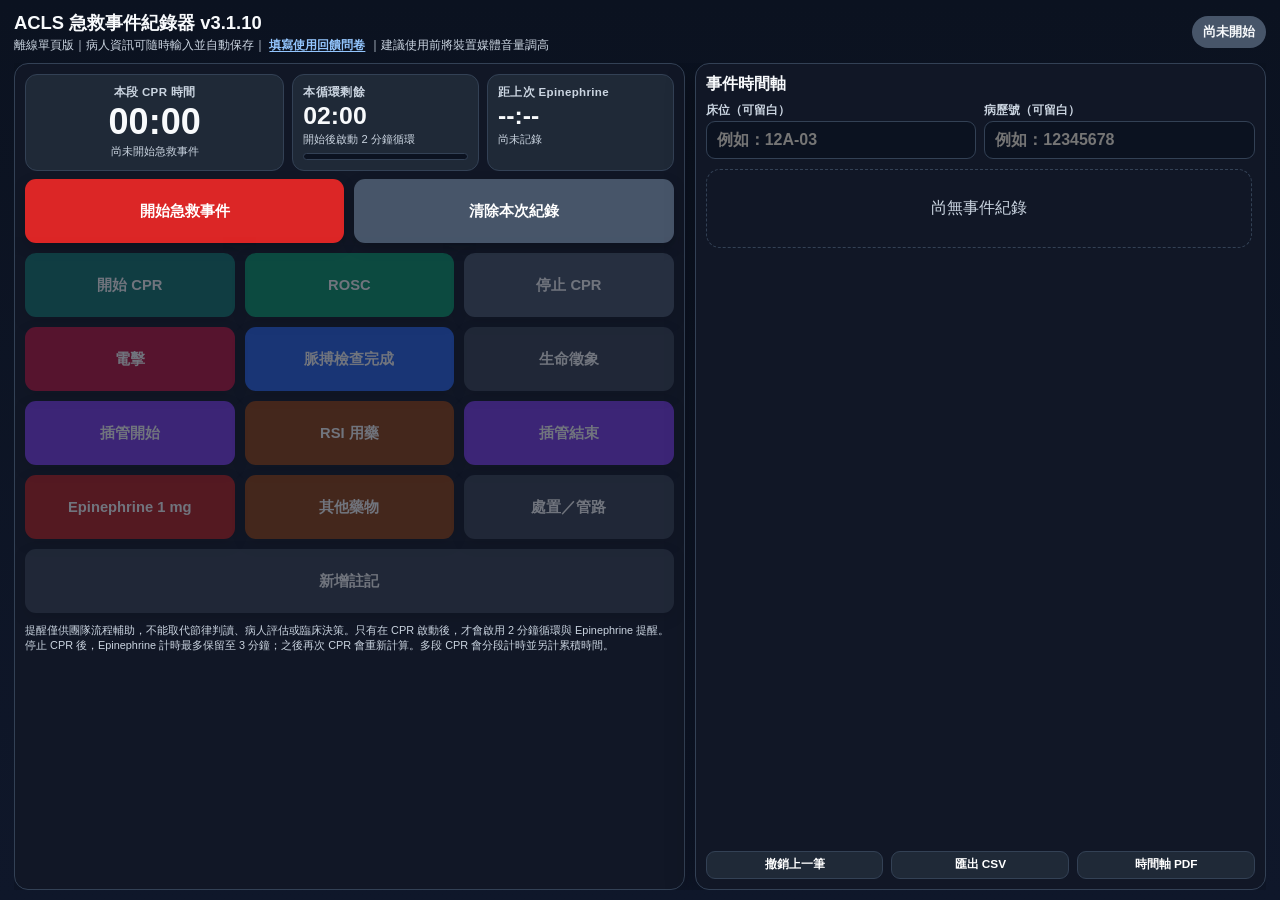
==== acls-recorder/index.html @ 97237757 "Update index.html 針對手機版本優化 3.1.8 減少手機畫面的跳動 3.1.9 固定timer的畫面 3.1.10 手機可以看到急救紀錄" ====
<!DOCTYPE html>
<html lang="zh-Hant">
<head>
  <meta charset="UTF-8" />
  <meta name="viewport" content="width=device-width, initial-scale=1, viewport-fit=cover" />
  <meta name="theme-color" content="#111827" />
  <title>ACLS 急救事件紀錄器 v3.1.10</title>
  <style>
    :root{
      --bg:#0f172a;
      --panel:#111827;
      --panel2:#1f2937;
      --text:#f8fafc;
      --muted:#cbd5e1;
      --line:#334155;
      --danger:#dc2626;
      --warn:#d97706;
      --ok:#059669;
      --blue:#2563eb;
      --purple:#7c3aed;
      --gray:#475569;
      --white:#ffffff;
      --shadow:0 10px 30px rgba(0,0,0,.25);
    }
    *{box-sizing:border-box}
    body{
      margin:0;
      font-family:-apple-system,BlinkMacSystemFont,"Segoe UI","Noto Sans TC","PingFang TC",sans-serif;
      background:linear-gradient(180deg,#0b1220 0%,var(--bg) 100%);
      color:var(--text);
      min-height:100vh;
    }
    button,input,select,textarea{font:inherit}
    button{touch-action:manipulation}
    .app{
      width:min(1100px,100%);
      margin:auto;
      padding:14px;
      padding-bottom:calc(22px + env(safe-area-inset-bottom));
    }
    .header{
      display:flex;
      justify-content:space-between;
      gap:12px;
      align-items:flex-start;
      margin-bottom:12px;
    }
    h1{font-size:1.35rem;margin:0 0 4px}
    .subtitle{font-size:.86rem;color:var(--muted);line-height:1.45}
    .status-pill{
      border-radius:999px;
      padding:7px 11px;
      font-weight:800;
      font-size:.82rem;
      background:var(--gray);
      white-space:nowrap;
    }
    .status-pill.active{background:var(--danger)}
    .status-pill.rosc{background:var(--ok)}
    .grid{
      display:grid;
      grid-template-columns:1.05fr .95fr;
      gap:12px;
    }
    .panel{
      background:rgba(17,24,39,.94);
      border:1px solid var(--line);
      border-radius:18px;
      padding:14px;
      box-shadow:var(--shadow);
    }
    .timer-card{
      display:grid;
      grid-template-columns:1fr 1fr;
      gap:10px;
      margin-bottom:12px;
    }
    .metric{
      background:var(--panel2);
      border:1px solid var(--line);
      border-radius:15px;
      padding:14px;
      min-height:112px;
    }
    .metric.primary{
      grid-column:1/-1;
      text-align:center;
      min-height:142px;
    }
    .metric-label{
      color:var(--muted);
      font-size:.82rem;
      margin-bottom:6px;
      font-weight:700;
      letter-spacing:.03em;
    }
    .metric-value{
      font-size:2rem;
      font-weight:900;
      font-variant-numeric:tabular-nums;
      line-height:1;
    }
    .metric.primary .metric-value{font-size:3.4rem}
    .metric-note{
      margin-top:7px;
      color:var(--muted);
      font-size:.78rem;
      min-height:1.2em;
    }
    .metric.alert{outline:3px solid var(--warn)}
    .metric.overdue{outline:3px solid var(--danger); animation:pulse 1s infinite}
    @keyframes pulse{50%{transform:scale(1.015)}}
    .progress{
      height:10px;background:#0b1220;border-radius:999px;overflow:hidden;margin-top:10px;border:1px solid var(--line)
    }
    .progress > div{
      height:100%;width:0%;background:linear-gradient(90deg,#22c55e,#eab308,#ef4444);
      transition:width .25s linear;
    }
    .start-row{
      display:grid;grid-template-columns:1fr 1fr;gap:10px;margin-bottom:12px
    }
    .btn{
      border:0;
      border-radius:14px;
      color:white;
      font-weight:900;
      padding:15px 12px;
      min-height:58px;
      box-shadow:0 5px 14px rgba(0,0,0,.2);
      cursor:pointer;
    }
    .btn:disabled{opacity:.4;cursor:not-allowed}
    .btn:active{transform:translateY(1px)}
    .btn-start{background:var(--danger);font-size:1.1rem}
    .btn-secondary{background:var(--gray)}
    .event-grid{
      display:grid;
      grid-template-columns:repeat(2,1fr);
      gap:10px;
    }
    .event-grid .btn{min-height:72px}
    .btn-epi{background:#b91c1c}
    .btn-pulse{background:var(--blue)}
    .btn-airway{background:var(--purple)}
    .btn-rosc{background:var(--ok)}
    .btn-drug{background:#92400e}
    .btn-shock{background:#be123c}
    .btn-note{background:#374151}
    .btn-resume{background:#0f766e}
    .section-title{
      margin:0 0 10px;font-size:1rem
    }
    .timeline{
      max-height:660px;
      overflow:auto;
      padding-right:3px;
    }
    .empty{
      color:var(--muted);
      text-align:center;
      padding:28px 12px;
      border:1px dashed var(--line);
      border-radius:14px;
    }
    .event{
      border:1px solid var(--line);
      border-left:5px solid var(--blue);
      background:#0b1220;
      border-radius:13px;
      padding:11px;
      margin-bottom:9px;
    }
    .event.medication{border-left-color:#ef4444}
    .event.airway{border-left-color:#8b5cf6}
    .event.rosc{border-left-color:#10b981}
    .event.shock{border-left-color:#f43f5e}
    .event.cpr{border-left-color:#f59e0b}
    .event-head{
      display:flex;justify-content:space-between;gap:8px;align-items:flex-start
    }
    .event-title{font-weight:900}
    .event-time{
      font-variant-numeric:tabular-nums;color:var(--muted);font-size:.82rem;text-align:right
    }
    .event-detail{color:var(--muted);font-size:.85rem;margin-top:4px;line-height:1.4}
    .event-actions{display:flex;gap:7px;margin-top:9px}
    .small-btn{
      border:1px solid var(--line);
      background:var(--panel2);
      color:white;
      border-radius:9px;
      padding:7px 10px;
      font-weight:700;
      cursor:pointer;
    }
    .footer-actions{
      display:grid;
      grid-template-columns:repeat(3,1fr);
      gap:8px;
      margin-top:12px;
    }
    .hint{
      color:var(--muted);
      font-size:.78rem;
      line-height:1.5;
      margin-top:12px;
    }
    .modal{
      display:none;
      position:fixed;
      inset:0;
      background:rgba(0,0,0,.72);
      align-items:flex-end;
      justify-content:center;
      z-index:100;
      padding:12px;
    }
    .modal.show{display:flex}
    .modal-card{
      width:min(560px,100%);
      background:var(--panel);
      border:1px solid var(--line);
      border-radius:20px 20px 14px 14px;
      padding:16px;
      box-shadow:var(--shadow);
    }
    .modal-card h3{margin:0 0 12px}
    .form-grid{display:grid;gap:10px}
    label{font-size:.82rem;color:var(--muted);font-weight:700}
    input,select,textarea{
      width:100%;
      background:#0b1220;
      border:1px solid var(--line);
      color:white;
      border-radius:11px;
      padding:12px;
      margin-top:5px;
    }
    textarea{min-height:80px;resize:vertical}
    .modal-actions{display:grid;grid-template-columns:1fr 1fr;gap:9px;margin-top:12px}
    .banner{
      display:none;
      margin-bottom:12px;
      border-radius:14px;
      padding:12px 14px;
      font-weight:800;
      line-height:1.45;
    }
    .banner.show{display:block}
    .banner.warn{background:#78350f;border:1px solid #f59e0b}
    .banner.danger{background:#7f1d1d;border:1px solid #ef4444}
    .banner.info{background:#1e3a8a;border:1px solid #60a5fa}
    @media(max-width:820px){
      .grid{grid-template-columns:1fr}
      .timeline{max-height:none}
    }
    @media(max-width:520px){
      .app{padding:9px}
      .panel{padding:10px;border-radius:15px}
      .metric.primary .metric-value{font-size:2.8rem}
      .metric-value{font-size:1.65rem}
      .event-grid .btn{min-height:68px;padding:12px 8px}
      .footer-actions{grid-template-columns:1fr}
      .header{align-items:center}
    }
  
    /* Desktop one-screen layout */
    @media (min-width: 900px){
      html, body{
        height:100%;
        overflow:hidden;
      }
      body{
        min-height:100%;
      }
      .app{
        width:min(1440px,100%);
        height:100vh;
        padding:10px 14px;
        display:flex;
        flex-direction:column;
        overflow:hidden;
      }
      .header{
        flex:0 0 auto;
        margin-bottom:8px;
        align-items:center;
      }
      h1{
        font-size:1.15rem;
        margin-bottom:2px;
      }
      .subtitle{
        font-size:.76rem;
      }
      .grid{
        flex:1 1 auto;
        min-height:0;
        grid-template-columns:minmax(0,1.08fr) minmax(380px,.92fr);
        gap:10px;
        overflow:hidden;
      }
      .panel{
        min-height:0;
        height:100%;
        padding:10px;
        border-radius:14px;
        overflow:hidden;
      }
      .grid > .panel:first-child{
        overflow-y:auto;
        overscroll-behavior:contain;
      }
      .grid > .panel:last-child{
        display:flex;
        flex-direction:column;
      }
      .timer-card{
        grid-template-columns:1.25fr .9fr .9fr;
        gap:8px;
        margin-bottom:8px;
      }
      .metric{
        min-height:82px;
        padding:10px;
        border-radius:12px;
      }
      .metric.primary{
        grid-column:auto;
        min-height:82px;
      }
      .metric.primary .metric-value{
        font-size:2.25rem;
      }
      .metric-value{
        font-size:1.55rem;
      }
      .metric-label{
        font-size:.72rem;
        margin-bottom:4px;
      }
      .metric-note{
        font-size:.7rem;
        margin-top:4px;
      }
      .progress{
        height:7px;
        margin-top:6px;
      }
      .action-row{
        gap:8px;
        margin-bottom:8px;
      }
      .action-row .btn{
        min-height:50px;
        padding:9px 7px;
      }
      .btn{
        min-height:46px;
        padding:10px 8px;
        border-radius:11px;
        font-size:.92rem;
      }
      .event-grid{
        grid-template-columns:repeat(3,1fr);
        gap:8px;
      }
      .event-grid .btn{
        min-height:54px;
        padding:9px 7px;
      }
      .hint{
        margin-top:8px;
        font-size:.68rem;
        line-height:1.35;
      }
      .section-title{
        flex:0 0 auto;
        margin-bottom:8px;
      }
      .timeline-patient{
        flex:0 0 auto;
        margin-bottom:8px;
      }
      .timeline-patient input{
        min-height:34px;
        padding:7px 9px;
      }
      .timeline{
        flex:1 1 auto;
        min-height:0;
        max-height:none;
        overflow-y:auto;
        overscroll-behavior:contain;
      }
      .event{
        padding:8px 9px;
        margin-bottom:7px;
        border-radius:10px;
      }
      .event-title{
        font-size:.9rem;
      }
      .event-time,
      .event-detail{
        font-size:.74rem;
      }
      .event-actions{
        margin-top:6px;
      }
      .small-btn{
        padding:5px 8px;
        font-size:.74rem;
      }
      .footer-actions{
        flex:0 0 auto;
        margin-top:8px;
      }
      .banner{
        flex:0 0 auto;
        margin-bottom:8px;
        padding:9px 12px;
        font-size:.82rem;
      }
    }

  

  
  
    .header-title{
      min-width:240px;
    }
    .timeline-patient{
      display:grid;
      grid-template-columns:1fr 1fr;
      gap:8px;
      margin-bottom:10px;
      flex:0 0 auto;
    }
    .timeline-patient label{
      font-size:.72rem;
    }
    .timeline-patient input{
      margin-top:3px;
      padding:8px 10px;
      border-radius:9px;
      min-height:38px;
    }
    @media(max-width:700px){
      .timeline-patient{
        grid-template-columns:1fr;
      }
    }

  
    .feedback-link{
      color:#93c5fd;
      font-weight:800;
      text-decoration:underline;
      text-underline-offset:2px;
    }
    .feedback-link:hover{
      color:#dbeafe;
    }

    /* PWA 新版更新提示列 */
    .sw-update-bar{
      display:none;
      position:fixed;
      left:0;right:0;bottom:0;
      z-index:200;
      background:#1e3a8a;
      border-top:1px solid #60a5fa;
      color:#fff;
      padding:12px 14px;
      padding-bottom:calc(12px + env(safe-area-inset-bottom));
      align-items:center;
      gap:10px;
      box-shadow:0 -6px 20px rgba(0,0,0,.35);
    }
    .sw-update-bar.show{display:flex}
    .sw-update-bar .sw-msg{flex:1;font-weight:800;font-size:.9rem;line-height:1.35}
    .sw-update-bar button{
      border:0;border-radius:10px;font-weight:900;padding:10px 14px;cursor:pointer;color:#fff;
    }
    .sw-update-bar .sw-update{background:#2563eb}
    .sw-update-bar .sw-dismiss{background:#475569}
    .sw-update-bar button:disabled{opacity:.5;cursor:not-allowed}

  
    .action-row{
      display:grid;
      gap:10px;
      margin-bottom:10px;
    }
    .action-row-2{grid-template-columns:repeat(2,minmax(0,1fr));}
    .action-row-3{grid-template-columns:repeat(3,minmax(0,1fr));}
    .action-row .btn{
      width:100%;
      min-width:0;
      min-height:64px;
    }
    @media(max-width:700px){
      .action-row-3{grid-template-columns:repeat(2,minmax(0,1fr));}
    }
    @media(max-width:460px){
      .action-row-2,.action-row-3{grid-template-columns:1fr;}
    }

  
    .drug-circle-grid{
      display:grid;
      grid-template-columns:repeat(3,minmax(0,1fr));
      gap:14px;
      justify-items:center;
      padding:4px 0;
    }
    .drug-circle{
      width:104px;
      height:104px;
      border-radius:50%;
      border:2px solid #64748b;
      background:#1f2937;
      color:#fff;
      font-weight:900;
      font-size:.82rem;
      line-height:1.15;
      padding:10px;
      display:flex;
      align-items:center;
      justify-content:center;
      text-align:center;
      cursor:pointer;
      box-shadow:0 5px 14px rgba(0,0,0,.24);
      overflow-wrap:anywhere;
    }
    .drug-circle:active{transform:scale(.97)}
    .drug-circle:hover{border-color:#93c5fd;background:#273449}
    .drug-circle.custom{border-style:dashed;background:#374151}
    @media(max-width:520px){
      .drug-circle-grid{grid-template-columns:repeat(3,minmax(0,1fr));gap:9px}
      .drug-circle{width:88px;height:88px;font-size:.72rem;padding:7px}
    }
    @media(max-width:360px){
      .drug-circle-grid{grid-template-columns:repeat(2,minmax(0,1fr))}
    }

  
    .infusion-prep-summary{
      background:#0b1220;
      border:1px solid var(--line);
      border-radius:12px;
      padding:12px;
      line-height:1.55;
      color:var(--muted);
    }
    .infusion-prep-title{
      color:var(--text);
      font-weight:900;
      margin-bottom:4px;
    }
    .infusion-reprepare-btn{
      width:100%;
      min-height:44px;
      margin-top:2px;
    }

  
    /* 方形藥物快捷鍵 */
    .drug-circle-grid,
    .drug-pick-grid,
    .quick-drug-grid{
      display:grid;
      grid-template-columns:repeat(3,minmax(0,1fr));
      gap:10px;
    }

    .drug-circle,
    .drug-pick,
    .quick-drug,
    .drug-option{
      width:100% !important;
      min-width:0;
      min-height:58px;
      aspect-ratio:auto !important;
      border-radius:12px !important;
      padding:10px 8px;
      display:flex;
      align-items:center;
      justify-content:center;
      text-align:center;
      line-height:1.15;
      white-space:normal;
      overflow-wrap:anywhere;
      font-size:.86rem;
      font-weight:900;
    }

    @media(max-width:520px){
      .drug-circle-grid,
      .drug-pick-grid,
      .quick-drug-grid{
        grid-template-columns:repeat(2,minmax(0,1fr));
      }

      .drug-circle,
      .drug-pick,
      .quick-drug,
      .drug-option{
        min-height:54px;
        font-size:.8rem;
      }
    }

  
    /* 手機版穩定顯示與防止自動縮放 */
    html{
      -webkit-text-size-adjust:100%;
      text-size-adjust:100%;
      scroll-behavior:auto;
    }

    body{
      overscroll-behavior-y:none;
      overflow-anchor:none;
    }

    input,
    select,
    textarea{
      font-size:16px !important;
    }

    button{
      -webkit-tap-highlight-color:transparent;
    }

    @supports (height: 100dvh){
      body{
        min-height:100dvh;
      }
    }

    @media(max-width:820px){
      .app{
        width:100%;
        max-width:100%;
        min-height:100dvh;
        overflow-x:hidden;
      }

      .grid{
        display:block;
      }

      .panel{
        width:100%;
        max-width:100%;
        overflow-x:hidden;
      }

      .timer-card,
      .action-row,
      .timeline-patient,
      .footer-actions{
        min-width:0;
      }

      .metric,
      .btn,
      .small-btn,
      input,
      select,
      textarea{
        min-width:0;
        max-width:100%;
      }

      .modal{
        align-items:flex-start;
        overflow-y:auto;
        padding-top:max(12px, env(safe-area-inset-top));
        padding-bottom:max(12px, env(safe-area-inset-bottom));
      }

      .modal-card{
        width:100%;
        max-width:560px;
        max-height:calc(100dvh - 24px - env(safe-area-inset-top) - env(safe-area-inset-bottom));
        overflow-y:auto;
        overscroll-behavior:contain;
        border-radius:16px;
      }

      .timeline{
        overflow-anchor:none;
      }
    }

    @media(max-width:520px){
      .header{
        align-items:flex-start;
        gap:8px;
      }

      .status-pill{
        flex:0 0 auto;
      }

      .action-row-3{
        grid-template-columns:repeat(2,minmax(0,1fr));
      }

      .action-row .btn{
        min-height:56px;
      }

      .drug-circle-grid,
      .drug-pick-grid,
      .quick-drug-grid{
        grid-template-columns:repeat(2,minmax(0,1fr));
      }
    }

  
    /* 手機版：固定計時區＋獨立捲動按鈕區 */
    @media(max-width:820px){
      html,
      body{
        height:100%;
        overflow:hidden;
      }

      body{
        min-height:100dvh;
      }

      .app{
        height:100dvh;
        min-height:100dvh;
        display:flex;
        flex-direction:column;
        overflow:hidden;
        padding-bottom:max(8px, env(safe-area-inset-bottom));
      }

      .header{
        flex:0 0 auto;
        margin-bottom:8px;
      }

      #banner{
        flex:0 0 auto;
        margin-bottom:8px;
      }

      .grid{
        flex:1 1 auto;
        min-height:0;
        display:flex;
        flex-direction:column;
        overflow:hidden;
      }

      .grid > .panel:first-child{
        flex:1 1 auto;
        min-height:0;
        height:auto;
        display:flex;
        flex-direction:column;
        overflow:hidden;
        padding:10px;
      }

      .timer-card{
        flex:0 0 auto;
        position:sticky;
        top:0;
        z-index:20;
        background:var(--panel);
        padding-bottom:8px;
        margin-bottom:0;
        border-bottom:1px solid var(--line);
        grid-template-columns:repeat(3,minmax(0,1fr));
      }

      .timer-card .metric{
        min-height:86px;
        padding:10px 8px;
      }

      .timer-card .metric.primary{
        grid-column:auto;
        min-height:86px;
      }

      .timer-card .metric.primary .metric-value{
        font-size:2rem;
      }

      .timer-card .metric-value{
        font-size:1.45rem;
      }

      .timer-card .metric-label{
        font-size:.68rem;
      }

      .timer-card .metric-note{
        font-size:.66rem;
        line-height:1.2;
      }

      .grid > .panel:first-child > .action-row,
      .grid > .panel:first-child > .hint{
        flex:0 0 auto;
      }

      .grid > .panel:first-child{
        overscroll-behavior:contain;
      }

      .grid > .panel:first-child::after{
        content:"";
        display:block;
        height:max(8px, env(safe-area-inset-bottom));
        flex:0 0 auto;
      }

      .grid > .panel:first-child{
        overflow-y:auto;
      }

      .grid > .panel:last-child{
        display:none;
      }

      .action-row{
        margin-top:8px;
      }
    }

    @media(max-width:520px){
      .timer-card{
        grid-template-columns:repeat(3,minmax(0,1fr));
        gap:6px;
      }

      .timer-card .metric{
        min-height:78px;
        padding:8px 6px;
      }

      .timer-card .metric.primary .metric-value{
        font-size:1.7rem;
      }

      .timer-card .metric-value{
        font-size:1.25rem;
      }

      .timer-card .metric-label{
        font-size:.62rem;
      }

      .timer-card .metric-note{
        font-size:.6rem;
      }
    }

  
    .mobile-record-actions{display:none}
    .mobile-records-modal{align-items:stretch;padding:0}
    .mobile-records-card{
      width:100%;max-width:none;height:100dvh;max-height:100dvh;
      border-radius:0;display:flex;flex-direction:column;
      padding:max(10px,env(safe-area-inset-top)) 10px max(10px,env(safe-area-inset-bottom));
    }
    .mobile-records-header{
      display:flex;align-items:center;justify-content:space-between;
      gap:10px;flex:0 0 auto;margin-bottom:8px;
    }
    .mobile-records-header h3{margin:0}
    .mobile-records-patient{flex:0 0 auto}
    .mobile-records-timeline{
      flex:1 1 auto;min-height:0;max-height:none;overflow-y:auto;margin-top:4px;
    }
    .mobile-records-footer{flex:0 0 auto;margin-top:8px}
    @media(max-width:820px){
      .mobile-record-actions{display:block;flex:0 0 auto;margin-top:8px}
      .mobile-record-actions .btn{width:100%}
    }

</style>
</head>
<body>
<div class="app">
  <div class="header">
    <div class="header-title">
      <h1>ACLS 急救事件紀錄器 v3.1.10</h1>
      <div class="subtitle">
        離線單頁版｜病人資訊可隨時輸入並自動保存｜
        <a href="https://docs.google.com/forms/d/e/1FAIpQLSexORVx-KhqJheWruCB7x62B_142OG0QLHTr5RfIfLWDHlfjw/viewform?usp=publish-editor"
           target="_blank"
           rel="noopener noreferrer"
           class="feedback-link">填寫使用回饋問卷</a>
        ｜建議使用前將裝置媒體音量調高
      </div>
    </div>
    <div id="statusPill" class="status-pill">尚未開始</div>
  </div>

  <div id="banner" class="banner"></div>

  <div class="grid">
    <section class="panel">
      <div class="timer-card">
        <div class="metric primary">
          <div class="metric-label">本段 CPR 時間</div>
          <div id="cprElapsed" class="metric-value">00:00</div>
          <div id="cprStartLabel" class="metric-note">尚未開始 CPR</div>
        </div>

        <div id="cycleMetric" class="metric">
          <div class="metric-label">本循環剩餘</div>
          <div id="cycleCountdown" class="metric-value">02:00</div>
          <div id="cycleNote" class="metric-note">開始後啟動 2 分鐘循環</div>
          <div class="progress"><div id="cycleProgress"></div></div>
        </div>

        <div id="epiMetric" class="metric">
          <div class="metric-label">距上次 Epinephrine</div>
          <div id="epiElapsed" class="metric-value">--:--</div>
          <div id="epiNote" class="metric-note">尚未記錄</div>
        </div>
      </div>

      <div class="action-row action-row-2">
        <button id="eventStartBtn" class="btn btn-start">開始急救事件</button>
        <button id="resetBtn" class="btn btn-secondary">清除本次紀錄</button>
      </div>

      <div class="action-row action-row-3">
        <button id="startBtn" class="btn btn-resume" disabled>開始 CPR</button>
        <button id="roscBtn" class="btn btn-rosc" disabled>ROSC</button>
        <button id="stopBtn" class="btn btn-secondary" disabled>停止 CPR</button>
      </div>

      <div class="action-row action-row-3">
        <button id="shockBtn" class="btn btn-shock" disabled>電擊</button>
        <button id="pulseBtn" class="btn btn-pulse" disabled>脈搏檢查完成</button>
        <button id="vitalBtn" class="btn btn-note" disabled>生命徵象</button>
      </div>

      <div class="action-row action-row-3">
        <button id="airwayStartBtn" class="btn btn-airway" disabled>插管開始</button>
        <button id="rsiBtn" class="btn btn-drug" disabled>RSI 用藥</button>
        <button id="airwayBtn" class="btn btn-airway" disabled>插管結束</button>
      </div>

      <div class="action-row action-row-3">
        <button id="epiBtn" class="btn btn-epi" disabled>Epinephrine 1 mg</button>
        <button id="drugBtn" class="btn btn-drug" disabled>其他藥物</button>
        <button id="procedureBtn" class="btn btn-note" disabled>處置／管路</button>
      </div>

      <div class="action-row action-row-1">
        <button id="noteBtn" class="btn btn-note" disabled>新增註記</button>
      </div>

      <div class="mobile-record-actions">
        <button id="mobileRecordsBtn" class="btn btn-note">查看／輸出急救紀錄</button>
      </div>

      <div class="hint">
        提醒僅供團隊流程輔助，不能取代節律判讀、病人評估或臨床決策。只有在 CPR 啟動後，才會啟用 2 分鐘循環與 Epinephrine 提醒。停止 CPR 後，Epinephrine 計時最多保留至 3 分鐘；之後再次 CPR 會重新計算。多段 CPR 會分段計時並另計累積時間。
      </div>
    </section>

    <section class="panel timeline-panel">
      <h2 class="section-title">事件時間軸</h2>

      <div class="timeline-patient">
        <label>床位（可留白）
          <input id="patientBedMain" placeholder="例如：12A-03">
        </label>
        <label>病歷號（可留白）
          <input id="patientMrnMain" inputmode="text" autocomplete="off" placeholder="例如：12345678">
        </label>
      </div>

      <div id="timeline" class="timeline">
        <div class="empty">尚無事件紀錄</div>
      </div>
      <div class="footer-actions">
        <button id="undoBtn" class="small-btn">撤銷上一筆</button>
        <button id="csvBtn" class="small-btn">匯出 CSV</button>
        <button id="printBtn" class="small-btn">時間軸 PDF</button>
      </div>
    </section>
  </div>
</div>

<div id="modal" class="modal" role="dialog" aria-modal="true">
  <div class="modal-card">
    <h3 id="modalTitle">新增事件</h3>
    <div id="modalBody" class="form-grid"></div>
    <div class="modal-actions">
      <button id="modalCancel" class="btn btn-secondary">取消</button>
      <button id="modalSave" class="btn btn-start">儲存</button>
    </div>
  </div>
</div>

<div id="mobileRecordsModal" class="modal mobile-records-modal" role="dialog" aria-modal="true">
  <div class="modal-card mobile-records-card">
    <div class="mobile-records-header">
      <h3>急救紀錄</h3>
      <button id="mobileRecordsClose" class="small-btn">關閉</button>
    </div>

    <div class="timeline-patient mobile-records-patient">
      <label>床位（可留白）
        <input id="mobilePatientBed" placeholder="例如：12A-03">
      </label>
      <label>病歷號（可留白）
        <input id="mobilePatientMrn" inputmode="text" autocomplete="off" placeholder="例如：12345678">
      </label>
    </div>

    <div id="mobileRecordsTimeline" class="timeline mobile-records-timeline">
      <div class="empty">尚無事件紀錄</div>
    </div>

    <div class="footer-actions mobile-records-footer">
      <button id="mobileUndoBtn" class="small-btn">撤銷上一筆</button>
      <button id="mobileCsvBtn" class="small-btn">匯出 CSV</button>
      <button id="mobilePdfBtn" class="small-btn">時間軸 PDF</button>
    </div>
  </div>
</div>

<script>
(() => {
  const $ = (id) => document.getElementById(id);
  const STORAGE_KEY = "acls_recorder_v1";

  let state = {
    bed: "",
    mrn: "",
    eventStart: null,
    cprStart: null,
    active: false,
    roscTime: null,
    cycleStart: null,
    lastEpi: null,
    epiResetAt: null,
    intubationStart: null,
    infusionPreparations: {},
    events: []
  };

  let modalSaveHandler = null;
  let audioCtx = null;
  let wakeLock = null;
  let lastCycleAlert = null;
  let lastEpiAlert = null;

  const eventLabels = {
    event_start: "急救事件開始",
    cpr_start: "CPR 開始",
    cpr_stop: "CPR 停止",
    cpr_resume: "再次開始 CPR",
    pulse_check: "節律／脈搏檢查",
    epinephrine: "Epinephrine",
    intubation_start: "插管開始",
    intubation: "插管完成",
    procedure: "處置／管路",
    rosc: "ROSC",
    shock: "電擊",
    medication: "其他藥物",
    rsi: "RSI 用藥",
    vital_sign: "生命徵象",
    note: "註記"
  };

  // RSI 常規用藥與本院濃度（護理師習慣以 mL 記錄，系統後台換算為 mg）
  const RSI_DRUGS = {
    lidocaine:  { label: "Lidocaine",  mgPerMl: 20 },
    ketamine:   { label: "Ketamine",   mgPerMl: 50 },
    rocuronium: { label: "Rocuronium", mgPerMl: 10 }
  };

  function nowISO(){ return new Date().toISOString(); }
  function fmtClock(iso){
    if(!iso) return "--:--:--";
    return new Date(iso).toLocaleTimeString("zh-TW",{hour12:false});
  }
  function fmtDateTime(iso){
    if(!iso) return "";
    return new Date(iso).toLocaleString("zh-TW",{hour12:false});
  }
  function secondsBetween(a,b){
    return Math.max(0, Math.floor((new Date(b)-new Date(a))/1000));
  }
  function fmtDuration(sec){
    sec = Math.max(0, Math.floor(sec || 0));
    const h = Math.floor(sec/3600);
    const m = Math.floor((sec%3600)/60);
    const s = sec%60;
    if(h>0) return `${String(h).padStart(2,"0")}:${String(m).padStart(2,"0")}:${String(s).padStart(2,"0")}`;
    return `${String(m).padStart(2,"0")}:${String(s).padStart(2,"0")}`;
  }

  function getCprSegments(referenceTime = new Date()){
    const segments = [];
    let openSegment = null;

    [...state.events]
      .sort((a,b) => new Date(a.timestamp) - new Date(b.timestamp))
      .forEach(ev => {
        if(["cpr_start","cpr_resume"].includes(ev.type)){
          if(openSegment){
            openSegment.end = ev.timestamp;
            openSegment.endType = "new_start";
            segments.push(openSegment);
          }
          openSegment = {
            start: ev.timestamp,
            startType: ev.type,
            end: null,
            endType: null
          };
        }

        if(["cpr_stop","rosc"].includes(ev.type) && openSegment){
          openSegment.end = ev.timestamp;
          openSegment.endType = ev.type;
          segments.push(openSegment);
          openSegment = null;
        }
      });

    if(openSegment){
      openSegment.end = referenceTime instanceof Date ? referenceTime.toISOString() : referenceTime;
      openSegment.endType = "active";
      segments.push(openSegment);
    }

    return segments.map((seg, index) => ({
      ...seg,
      number: index + 1,
      duration: secondsBetween(seg.start, seg.end)
    }));
  }

  function getTotalCprSeconds(referenceTime = new Date()){
    return getCprSegments(referenceTime).reduce((sum, seg) => sum + seg.duration, 0);
  }

  function getCurrentCprSegment(referenceTime = new Date()){
    const segments = getCprSegments(referenceTime);
    return segments.length ? segments[segments.length - 1] : null;
  }

  // 統一計算急救摘要統計，供 CSV／PDF 匯出共用，確保兩邊數字一致。
  function computeSummary(referenceTime = new Date()){
    const evs = [...state.events].sort((a,b)=>new Date(a.timestamp)-new Date(b.timestamp));
    const base = state.eventStart || state.cprStart || (evs[0] ? evs[0].timestamp : null);
    const byType = (t)=>evs.filter(e=>e.type===t);
    const delay = (target)=>(base && target) ? secondsBetween(base, target) : null;

    // Epinephrine：次數、首劑時間、各劑間隔與平均間隔
    const epis = byType("epinephrine");
    const epiIntervals = [];
    for(let i=1;i<epis.length;i++){
      epiIntervals.push(secondsBetween(epis[i-1].timestamp, epis[i].timestamp));
    }
    const epiAvg = epiIntervals.length
      ? Math.round(epiIntervals.reduce((a,b)=>a+b,0)/epiIntervals.length)
      : null;

    // 電擊、其他藥物明細
    const shocks = byType("shock").map(e=>({ time:e.timestamp, detail:e.detail||"" }));
    const meds = byType("medication").map(e=>({ time:e.timestamp, detail:e.detail||"" }));

    // 關鍵延遲：事件開始 → 首次 CPR／首劑 Epinephrine／首次電擊
    const firstCpr = evs.find(e=>e.type==="cpr_start" || e.type==="cpr_resume");
    const firstShock = byType("shock")[0] || null;
    const delays = {
      toCpr: firstCpr ? delay(firstCpr.timestamp) : null,
      toEpi: epis[0] ? delay(epis[0].timestamp) : null,
      toShock: firstShock ? delay(firstShock.timestamp) : null
    };

    // 總急救時長 (downtime)：事件開始 → ROSC（或最後一筆事件）
    const endMark = state.roscTime || (evs.length ? evs[evs.length-1].timestamp : null);
    const downtime = (base && endMark) ? secondsBetween(base, endMark) : null;

    // CPR 暫停分析：段與段之間的空檔（no-flow time）
    const segments = getCprSegments(referenceTime);
    const totalCpr = segments.reduce((s,seg)=>s+seg.duration,0);
    let pauseCount = 0, totalPause = 0;
    for(let i=1;i<segments.length;i++){
      const gap = secondsBetween(segments[i-1].end, segments[i].start);
      if(gap>0){ pauseCount++; totalPause += gap; }
    }

    // 各類事件計數
    const counts = {};
    evs.forEach(e=>{ counts[e.type] = (counts[e.type]||0)+1; });
    const eventCounts = Object.keys(counts).map(t=>({
      type:t, label:eventLabels[t]||t, count:counts[t]
    }));

    // 插管耗時：插管開始 → 插管完成
    const intStart = byType("intubation_start")[0] || null;
    const intDone = byType("intubation")[0] || null;
    const intubation = {
      start: intStart ? intStart.timestamp : null,
      done: intDone ? intDone.timestamp : null,
      duration: (intStart && intDone) ? secondsBetween(intStart.timestamp, intDone.timestamp) : null
    };

    return {
      base,
      epi: { count:epis.length, firstTime: epis[0]?epis[0].timestamp:null, intervals:epiIntervals, avgInterval:epiAvg },
      shocks, shockCount:shocks.length,
      meds,
      delays,
      downtime,
      cpr: { totalSeconds:totalCpr, pauseCount, totalPause, segmentCount:segments.length },
      eventCounts,
      result: { rosc: !!state.roscTime, roscTime: state.roscTime || null },
      intubation
    };
  }

  // 摘要統計的兩欄 [項目, 數值] 列，CSV／PDF 共用。
  function summaryStatRows(s){
    const na = "—";
    const dur = (x)=> x==null ? na : fmtDuration(x);
    return [
      ["急救結果", s.result.rosc ? `已 ROSC（${fmtDateTime(s.result.roscTime)}）` : "未達 ROSC"],
      ["總急救時長 (downtime)", dur(s.downtime)],
      ["累積 CPR 時間", dur(s.cpr.totalSeconds)],
      ["CPR 暫停", s.cpr.pauseCount>0 ? `${s.cpr.pauseCount} 次，共 ${fmtDuration(s.cpr.totalPause)}` : "無暫停"],
      ["事件開始 → 首次 CPR", dur(s.delays.toCpr)],
      ["事件開始 → 首劑 Epinephrine", dur(s.delays.toEpi)],
      ["事件開始 → 首次電擊", dur(s.delays.toShock)],
      ["Epinephrine 給藥", s.epi.count>0 ? `${s.epi.count} 劑${s.epi.avgInterval!=null ? `，平均間隔 ${fmtDuration(s.epi.avgInterval)}` : ""}` : "未給藥"],
      ["電擊", s.shockCount>0 ? `${s.shockCount} 次` : "未電擊"],
      ["插管耗時", s.intubation.duration!=null
        ? `${fmtDuration(s.intubation.duration)}（${fmtDateTime(s.intubation.start)} → ${fmtDateTime(s.intubation.done)}）`
        : (s.intubation.start ? "僅記錄插管開始" : "未插管")]
    ];
  }

  function save(){
    localStorage.setItem(STORAGE_KEY, JSON.stringify(state));
  }

  function load(){
    try{
      const saved = JSON.parse(localStorage.getItem(STORAGE_KEY));
      if(saved && Array.isArray(saved.events)) state = {...state, ...saved};
      state.bed = state.bed || "";
      state.mrn = state.mrn || "";
      state.infusionPreparations = state.infusionPreparations || {};
      if(state.cprStart && !state.eventStart) state.eventStart = state.cprStart;
    }catch(e){}
  }

  async function requestWakeLock(){
    try{
      if("wakeLock" in navigator && !wakeLock){
        wakeLock = await navigator.wakeLock.request("screen");
        wakeLock.addEventListener("release",()=>wakeLock=null);
      }
    }catch(e){}
  }

  function beep(kind="info"){
    try{
      if(!audioCtx) audioCtx = new (window.AudioContext || window.webkitAudioContext)();

      const patterns = {
        info: {
          tones: [
            {frequency: 620, start: 0.00, duration: 0.45},
            {frequency: 780, start: 0.58, duration: 0.45}
          ],
          vibration: [350,180,350]
        },
        warn: {
          tones: [
            {frequency: 760, start: 0.00, duration: 0.55},
            {frequency: 760, start: 0.72, duration: 0.55},
            {frequency: 920, start: 1.44, duration: 0.65}
          ],
          vibration: [500,180,500,180,650]
        },
        danger: {
          tones: [
            {frequency: 980, start: 0.00, duration: 0.65},
            {frequency: 760, start: 0.78, duration: 0.65},
            {frequency: 980, start: 1.56, duration: 0.65},
            {frequency: 760, start: 2.34, duration: 0.85}
          ],
          vibration: [650,180,650,180,650,180,850]
        }
      };

      const pattern = patterns[kind] || patterns.info;
      const master = audioCtx.createGain();
      master.connect(audioCtx.destination);
      master.gain.setValueAtTime(0.22, audioCtx.currentTime);

      pattern.tones.forEach(tone => {
        const osc = audioCtx.createOscillator();
        const gain = audioCtx.createGain();

        osc.type = "square";
        osc.frequency.setValueAtTime(tone.frequency, audioCtx.currentTime + tone.start);

        gain.gain.setValueAtTime(0.0001, audioCtx.currentTime + tone.start);
        gain.gain.exponentialRampToValueAtTime(0.95, audioCtx.currentTime + tone.start + 0.03);
        gain.gain.setValueAtTime(
          0.95,
          audioCtx.currentTime + tone.start + Math.max(0.04, tone.duration - 0.08)
        );
        gain.gain.exponentialRampToValueAtTime(
          0.0001,
          audioCtx.currentTime + tone.start + tone.duration
        );

        osc.connect(gain);
        gain.connect(master);

        osc.start(audioCtx.currentTime + tone.start);
        osc.stop(audioCtx.currentTime + tone.start + tone.duration + 0.03);
      });

      if(navigator.vibrate){
        navigator.vibrate(pattern.vibration);
      }
    }catch(e){}
  }

  function showBanner(text, type="info"){
    const b = $("banner");
    b.textContent = text;
    b.className = `banner show ${type}`;
  }
  function clearBanner(){
    $("banner").className = "banner";
    $("banner").textContent = "";
  }

  function addEvent(type, detail="", customTime=null, extra={}) {
    const timestamp = customTime || nowISO();
    const ev = {
      id: crypto.randomUUID ? crypto.randomUUID() : String(Date.now()+Math.random()),
      type, detail, timestamp, ...extra
    };
    state.events.push(ev);
    if(type==="event_start") state.eventStart = timestamp;
    if(type==="epinephrine"){
      state.lastEpi = timestamp;
      state.epiResetAt = null;
    }
    if(type==="pulse_check") state.cycleStart = timestamp;
    if(type==="intubation_start") state.intubationStart = timestamp;
    if(type==="rosc"){
      state.roscTime = timestamp;
      state.active = false;
    }
    if(type==="cpr_stop"){
      state.active = false;
    }
    if(type==="cpr_start" || type==="cpr_resume"){
      if(!state.cprStart) state.cprStart = timestamp;
      state.active = true;
      state.cycleStart = timestamp;
      state.roscTime = null;
    }
    save();
    render();
  }

  function removeEvent(id){
    state.events = state.events.filter(e=>e.id!==id);
    recalcDerived();
    save();
    render();
  }

  function recalcDerived(){
    const epi = [...state.events].reverse().find(e=>e.type==="epinephrine");
    if(epi && (!state.epiResetAt || new Date(epi.timestamp) > new Date(state.epiResetAt))){
      state.lastEpi = epi.timestamp;
    }else{
      state.lastEpi = null;
    }
    const cycle = [...state.events].reverse().find(e=>["pulse_check","cpr_start","cpr_resume"].includes(e.type));
    state.cycleStart = cycle ? cycle.timestamp : state.cprStart;
    const eventStart = state.events.find(e=>e.type==="event_start");
    state.eventStart = eventStart ? eventStart.timestamp : state.eventStart;
    const intubStart = [...state.events].reverse().find(e=>e.type==="intubation_start");
    state.intubationStart = intubStart ? intubStart.timestamp : null;
    const rosc = [...state.events].reverse().find(e=>e.type==="rosc");
    state.roscTime = rosc ? rosc.timestamp : null;
    const lastCPR = [...state.events].reverse().find(e=>["cpr_start","cpr_resume"].includes(e.type));
    const lastStop = [...state.events].reverse().find(e=>["rosc","cpr_stop"].includes(e.type));
    state.active = !!lastCPR && (!lastStop || new Date(lastCPR.timestamp)>new Date(lastStop.timestamp));
  }

  function render(){
    $("patientBedMain").value = state.bed || "";
    $("patientMrnMain").value = state.mrn || "";

    const active = state.active;
    const lastStopEvent = [...state.events].reverse().find(e=>["rosc","cpr_stop"].includes(e.type));
    $("statusPill").textContent = active
      ? "CPR 進行中"
      : (state.roscTime ? "ROSC" :
        (lastStopEvent && lastStopEvent.type==="cpr_stop" ? "CPR 已停止" :
        (state.eventStart ? "急救事件進行中" : "尚未開始")));
    $("statusPill").className = `status-pill ${active ? "active" : state.roscTime ? "rosc" : ""}`;

    $("eventStartBtn").disabled = !!state.eventStart;

    const hasPreviousCpr = !!state.cprStart;
    $("startBtn").disabled = !state.eventStart || active;
    $("startBtn").textContent = hasPreviousCpr && !active ? "再次開始 CPR" : "開始 CPR";

    $("stopBtn").disabled = !state.eventStart || !active;
    ["airwayStartBtn","airwayBtn","rsiBtn","drugBtn","procedureBtn","vitalBtn","noteBtn"].forEach(id => {
      $(id).disabled = !state.eventStart;
    });
    ["pulseBtn","epiBtn","roscBtn","shockBtn"].forEach(id => {
      $(id).disabled = !state.eventStart || !active;
    });

    if(!state.cprStart){
      const patientInfo = [
        state.bed ? `床位 ${state.bed}` : "",
        state.mrn ? `病歷號 ${state.mrn}` : ""
      ].filter(Boolean).join("｜");

      $("cprStartLabel").textContent = state.eventStart
        ? `急救事件開始 ${fmtClock(state.eventStart)}｜尚未開始 CPR${patientInfo ? `｜${patientInfo}` : ""}`
        : "尚未開始急救事件";
    }

    renderTimeline();
    updateTimers();
  }

  function updateTimers(){
    const now = new Date();
    if(state.cprStart){
      const segments = getCprSegments(now);
      const current = segments.length ? segments[segments.length - 1] : null;
      const currentDuration = current ? current.duration : 0;
      const totalDuration = segments.reduce((sum, seg) => sum + seg.duration, 0);

      $("cprElapsed").textContent = fmtDuration(currentDuration);

      const patientInfo = [
        state.bed ? `床位 ${state.bed}` : "",
        state.mrn ? `病歷號 ${state.mrn}` : ""
      ].filter(Boolean).join("｜");

      $("cprStartLabel").textContent = current
        ? `第 ${current.number} 段｜累積 CPR ${fmtDuration(totalDuration)}${patientInfo ? `｜${patientInfo}` : ""}`
        : `累積 CPR ${fmtDuration(totalDuration)}${patientInfo ? `｜${patientInfo}` : ""}`;
    }else{
      $("cprElapsed").textContent = "00:00";
    }

    const cycleMetric = $("cycleMetric");
    cycleMetric.classList.remove("alert","overdue");

    if(state.active && state.cycleStart){
      const elapsed = secondsBetween(state.cycleStart, now);
      const remaining = 120-elapsed;
      $("cycleCountdown").textContent = remaining >= 0 ? fmtDuration(remaining) : `+${fmtDuration(-remaining)}`;
      $("cycleProgress").style.width = `${Math.min(100,(elapsed/120)*100)}%`;

      if(remaining <= 20 && remaining > 0){
        cycleMetric.classList.add("alert");
        $("cycleNote").textContent = "準備換手與節律／脈搏檢查";
        if(lastCycleAlert !== "20"){
          lastCycleAlert = "20"; beep("warn");
          showBanner("20 秒後進行節律／脈搏檢查，請準備換手。","warn");
        }
      }else if(remaining <= 0){
        cycleMetric.classList.add("overdue");
        $("cycleNote").textContent = "已到檢查時間，請依現場狀況確認";
        if(lastCycleAlert !== "0"){
          lastCycleAlert = "0"; beep("danger");
          showBanner("已到節律／脈搏檢查時間，請依現場狀況確認。","danger");
        }
      }else{
        $("cycleNote").textContent = "每 2 分鐘提醒一次";
        if(remaining > 20){ lastCycleAlert = null; if(!state.lastEpi) clearBanner(); }
      }
    }else{
      $("cycleCountdown").textContent = "02:00";
      $("cycleProgress").style.width = "0%";
      const lastStopEvent = [...state.events].reverse().find(e=>["rosc","cpr_stop"].includes(e.type));
      $("cycleNote").textContent = state.roscTime
        ? "ROSC 後已停止循環提醒"
        : (lastStopEvent && lastStopEvent.type==="cpr_stop" ? "CPR 已停止，循環提醒已暫停" : "開始後啟動 2 分鐘循環");
      lastCycleAlert = null;
    }

    const epiMetric = $("epiMetric");
    epiMetric.classList.remove("alert","overdue");

    if(state.lastEpi){
      const rawElapsed = secondsBetween(state.lastEpi, now);
      const stoppedAndExpired = !state.active && rawElapsed >= 180;
      const elapsed = stoppedAndExpired ? 180 : rawElapsed;

      $("epiElapsed").textContent = fmtDuration(elapsed);

      if(stoppedAndExpired){
        $("epiNote").textContent = "停止 CPR 後已達 3 分鐘；再次 CPR 時重新計算";
        epiMetric.classList.remove("alert","overdue");
        lastEpiAlert = null;
      }else if(state.active && elapsed >= 300){
        epiMetric.classList.add("overdue");
        $("epiNote").textContent = "已達 5 分鐘，請依節律與流程確認";
        if(lastEpiAlert !== "5"){
          lastEpiAlert = "5"; beep("danger");
          showBanner("距上次 Epinephrine 已 5 分鐘，請依節律與 ACLS 流程確認。","danger");
        }
      }else if(state.active && elapsed >= 240){
        epiMetric.classList.add("alert");
        $("epiNote").textContent = "已 4 分鐘，請準備確認下一步";
        if(lastEpiAlert !== "4"){
          lastEpiAlert = "4"; beep("warn");
          showBanner("距上次 Epinephrine 已 4 分鐘，請準備確認下一步。","warn");
        }
      }else if(state.active && elapsed >= 180){
        epiMetric.classList.add("alert");
        $("epiNote").textContent = "已 3 分鐘，可準備下一劑";
        if(lastEpiAlert !== "3"){
          lastEpiAlert = "3"; beep("warn");
          showBanner("距上次 Epinephrine 已 3 分鐘，可準備下一劑並依流程確認。","warn");
        }
      }else{
        $("epiNote").textContent = state.active
          ? `給藥時間 ${fmtClock(state.lastEpi)}`
          : `CPR 已停止，持續計時至 3 分鐘`;
        lastEpiAlert = null;
      }
    }else{
      $("epiElapsed").textContent = "--:--";
      $("epiNote").textContent = "尚未記錄";
      lastEpiAlert = null;
    }
  }

  function eventClass(type){
    if(type==="epinephrine" || type==="medication") return "medication";
    if(type==="intubation" || type==="intubation_start" || type==="procedure") return "airway";
    if(type==="rosc") return "rosc";
    if(type==="shock") return "shock";
    if(type==="cpr_start" || type==="cpr_resume" || type==="cpr_stop") return "cpr";
    return "";
  }

  function timelineHtml(){
    if(!state.events.length){
      return '<div class="empty">尚無事件紀錄</div>';
    }
    return [...state.events].reverse().map(ev => {
      const baseTime = state.cprStart || state.eventStart;
      const rel = baseTime ? secondsBetween(baseTime, ev.timestamp) : 0;
      return `
        <div class="event ${eventClass(ev.type)}">
          <div class="event-head">
            <div class="event-title">${eventLabels[ev.type] || ev.type}</div>
            <div class="event-time">${fmtClock(ev.timestamp)}<br>${state.cprStart ? "CPR +" : "事件 +"}${fmtDuration(rel)}</div>
          </div>
          ${ev.detail ? `<div class="event-detail">${escapeHtml(ev.detail)}</div>` : ""}
          <div class="event-actions">
            <button class="small-btn" onclick="window.__editEvent('${ev.id}')">編輯</button>
            <button class="small-btn" onclick="window.__removeEvent('${ev.id}')">刪除</button>
          </div>
        </div>
      `;
    }).join("");
  }

  function renderTimeline(){
    $("timeline").innerHTML = timelineHtml();
    if($("mobileRecordsTimeline")){
      $("mobileRecordsTimeline").innerHTML = timelineHtml();
    }
  }

  function escapeHtml(s){
    return String(s).replace(/[&<>"']/g, m => ({'&':'&amp;','<':'&lt;','>':'&gt;','"':'&quot;',"'":'&#39;'}[m]));
  }

  let modalScrollY = 0;

  function openModal(title, bodyHtml, saveHandler){
    modalScrollY = window.scrollY || document.documentElement.scrollTop || 0;

    $("modalSave").textContent = "儲存";
    $("modalSave").style.display = "";
    $("modalTitle").textContent = title;
    $("modalBody").innerHTML = bodyHtml;
    modalSaveHandler = saveHandler;
    $("modal").classList.add("show");

    document.body.style.position = "fixed";
    document.body.style.top = `-${modalScrollY}px`;
    document.body.style.left = "0";
    document.body.style.right = "0";
    document.body.style.width = "100%";
  }

  function closeModal(){
    $("modal").classList.remove("show");
    modalSaveHandler = null;

    document.body.style.position = "";
    document.body.style.top = "";
    document.body.style.left = "";
    document.body.style.right = "";
    document.body.style.width = "";

    window.scrollTo(0, modalScrollY);
  }

  function isoForLocalInput(iso){
    const d = new Date(iso);
    const off = d.getTimezoneOffset();
    return new Date(d.getTime()-off*60000).toISOString().slice(0,16);
  }

  window.__removeEvent = (id) => {
    if(confirm("確定刪除此事件？")) removeEvent(id);
  };

  window.__editEvent = (id) => {
    const ev = state.events.find(e=>e.id===id);
    if(!ev) return;
    openModal("編輯事件", `
      <label>事件時間
        <input id="editTime" type="datetime-local" value="${isoForLocalInput(ev.timestamp)}">
      </label>
      <label>內容
        <textarea id="editDetail">${escapeHtml(ev.detail || "")}</textarea>
      </label>
    `, () => {
      const val = $("editTime").value;
      if(val) ev.timestamp = new Date(val).toISOString();
      ev.detail = $("editDetail").value.trim();
      state.events.sort((a,b)=>new Date(a.timestamp)-new Date(b.timestamp));
      recalcDerived(); save(); render(); closeModal();
    });
  };

  function syncPatientInfo(){
    state.bed = $("patientBedMain").value.trim();
    state.mrn = $("patientMrnMain").value.trim();
    save();
  }

  function syncMobilePatientInfo(){
    state.bed = $("mobilePatientBed").value.trim();
    state.mrn = $("mobilePatientMrn").value.trim();
    $("patientBedMain").value = state.bed;
    $("patientMrnMain").value = state.mrn;
    save();
  }

  $("mobileRecordsBtn").addEventListener("click", () => {
    $("mobilePatientBed").value = state.bed || "";
    $("mobilePatientMrn").value = state.mrn || "";
    $("mobileRecordsTimeline").innerHTML = timelineHtml();
    $("mobileRecordsModal").classList.add("show");
  });

  $("mobileRecordsClose").addEventListener("click", () => {
    $("mobileRecordsModal").classList.remove("show");
  });

  $("mobilePatientBed").addEventListener("input", syncMobilePatientInfo);
  $("mobilePatientMrn").addEventListener("input", syncMobilePatientInfo);
  $("mobileUndoBtn").addEventListener("click", () => $("undoBtn").click());
  $("mobileCsvBtn").addEventListener("click", () => $("csvBtn").click());
  $("mobilePdfBtn").addEventListener("click", () => $("printBtn").click());

  $("patientBedMain").addEventListener("input", syncPatientInfo);
  $("patientMrnMain").addEventListener("input", syncPatientInfo);

  $("eventStartBtn").addEventListener("click", async () => {
    await requestWakeLock();
    syncPatientInfo();
    addEvent("event_start","開始急救事件");
    showBanner(`急救事件已開始：${fmtClock(state.eventStart)}`, "info");
    beep("info");
  });

  $("startBtn").addEventListener("click", async () => {
    await requestWakeLock();

    if(state.cprStart){
      if(state.lastEpi){
        const elapsedWhileStopped = secondsBetween(state.lastEpi, nowISO());
        if(elapsedWhileStopped >= 180){
          state.epiResetAt = nowISO();
          state.lastEpi = null;
          lastEpiAlert = null;
          save();
        }
      }

      addEvent("cpr_resume","停止或 ROSC 後再次開始 CPR");
      clearBanner();

      if(!state.lastEpi){
        showBanner("CPR 已重新開始；Epinephrine 計時已重新計算。", "info");
      }else{
        showBanner("CPR 已重新開始。", "danger");
      }
      beep("danger");
      return;
    }

    addEvent("cpr_start","");
    clearBanner();
    showBanner(`CPR 已開始：${fmtClock(state.cprStart)}`, "danger");
    beep("danger");
  });

  $("pulseBtn").addEventListener("click", () => {
    addEvent("pulse_check","檢查完成，重新開始 2 分鐘循環");
    clearBanner();
    lastCycleAlert = null;
  });

  $("epiBtn").addEventListener("click", () => {
    addEvent("epinephrine","1 mg IV/IO");
    clearBanner();
    lastEpiAlert = null;
  });

  $("airwayStartBtn").addEventListener("click", () => {
    const during = state.active ? "CPR 進行中" : "未進行 CPR";
    addEvent("intubation_start", during);
    showBanner(`已記錄插管開始：${fmtClock(state.intubationStart)}（${during}）`, "info");
  });

  $("airwayBtn").addEventListener("click", () => {
    openModal("記錄插管", `
      <label>氣管內管管徑
        <select id="ettSize">
          <option value="">請選擇</option>
          <option value="6.0">6.0 mm</option>
          <option value="6.5">6.5 mm</option>
          <option value="7.0">7.0 mm</option>
          <option value="7.5">7.5 mm</option>
          <option value="8.0">8.0 mm</option>
          <option value="8.5">8.5 mm</option>
          <option value="9.0">9.0 mm</option>
        </select>
      </label>
      <label>固定深度
        <input id="ettDepth" type="number" min="0" step="0.5" inputmode="decimal" placeholder="例如：22">
      </label>
      <label>固定位置
        <select id="ettSite">
          <option value="口角">口角</option>
          <option value="門齒">門齒</option>
          <option value="鼻孔">鼻孔</option>
          <option value="其他">其他</option>
        </select>
      </label>
      <label>ETCO₂
        <input id="ettCo2" type="number" min="0" step="1" inputmode="numeric" placeholder="例如：35">
      </label>
      <label>確認方式
        <select id="ettConfirm">
          <option value="波形 ETCO₂">波形 ETCO₂</option>
          <option value="雙側呼吸音">雙側呼吸音</option>
          <option value="波形 ETCO₂＋雙側呼吸音">波形 ETCO₂＋雙側呼吸音</option>
          <option value="其他">其他</option>
        </select>
      </label>
      <label>嘗試次數
        <input id="ettAttempts" type="number" min="1" step="1" value="1" inputmode="numeric">
      </label>
      <label>插管情境
        <select id="ettDuringCPR">
          <option value="依目前狀態自動判定">依目前狀態自動判定</option>
          <option value="CPR 中完成">CPR 中完成</option>
          <option value="非 CPR 情境">非 CPR 情境</option>
        </select>
      </label>
      <label>補充註記
        <input id="ettNote" placeholder="例如：困難插管、壓胸中斷 8 秒">
      </label>
    `, () => {
      const parts = [];
      const size = $("ettSize").value;
      const depth = $("ettDepth").value;
      const site = $("ettSite").value;
      const co2 = $("ettCo2").value;
      const confirmMethod = $("ettConfirm").value;
      const attempts = $("ettAttempts").value;
      const selectedDuring = $("ettDuringCPR").value;
      const duringText = selectedDuring === "依目前狀態自動判定"
        ? (state.active ? "CPR 中完成" : "非 CPR 情境")
        : selectedDuring;
      const note = $("ettNote").value.trim();

      if(size) parts.push(`ETT ${size} mm`);
      if(depth) parts.push(`固定 ${depth} cm（${site}）`);
      if(co2) parts.push(`ETCO₂ ${co2} mmHg`);
      if(confirmMethod) parts.push(`確認：${confirmMethod}`);
      if(attempts) parts.push(`嘗試 ${attempts} 次`);
      parts.push(duringText);
      if(state.intubationStart){
        parts.push(`插管耗時 ${fmtDuration(secondsBetween(state.intubationStart, nowISO()))}`);
      }
      if(note) parts.push(note);

      addEvent("intubation", parts.length ? parts.join("；") : "插管完成");
      closeModal();
    });
  });

  $("roscBtn").addEventListener("click", () => {
    openModal("確認 ROSC", `
      <div class="hint" style="margin-top:0">
        確認病人已恢復自主循環後，按下「記錄 ROSC」。
      </div>
      <label>補充註記
        <input id="roscNote" placeholder="例如：有脈搏、血壓 96/58 mmHg">
      </label>
    `, () => {
      const note = $("roscNote").value.trim();
      const currentSegment = getCurrentCprSegment(nowISO());
      const segmentText = currentSegment ? `第 ${currentSegment.number} 段 CPR ${fmtDuration(currentSegment.duration)}` : "";
      const detail = ["恢復自主循環", segmentText, note].filter(Boolean).join("；");
      addEvent("rosc", detail);
      closeModal();
      clearBanner();
      beep("info");
      showBanner(`已記錄 ROSC：${fmtClock(state.roscTime)}`, "info");
    });
    $("modalSave").textContent = "記錄 ROSC";
  });

  $("stopBtn").addEventListener("click", () => {
    openModal("停止 CPR", `
      <div class="banner show warn" style="margin:0 0 10px 0">
        停止後會暫停 2 分鐘循環與給藥提醒，但不會刪除既有紀錄。
      </div>
      <label>停止原因
        <select id="stopReason">
          <option value="暫停 CPR">暫停 CPR</option>
          <option value="終止復甦">終止復甦</option>
          <option value="確認有脈搏但尚未判定 ROSC">確認有脈搏但尚未判定 ROSC</option>
          <option value="其他">其他</option>
        </select>
      </label>
      <label>補充註記
        <input id="stopNote" placeholder="例如：依團隊決策終止復甦">
      </label>
    `, () => {
      const reason = $("stopReason").value;
      const note = $("stopNote").value.trim();
      const currentSegment = getCurrentCprSegment(nowISO());
      const segmentText = currentSegment ? `第 ${currentSegment.number} 段 CPR ${fmtDuration(currentSegment.duration)}` : "";
      const detail = [reason, segmentText, note].filter(Boolean).join("；");
      addEvent("cpr_stop", detail);
      closeModal();
      clearBanner();
      showBanner(`已停止 CPR：${fmtClock(state.events[state.events.length-1].timestamp)}`, "warn");
      beep("warn");
    });
    $("modalSave").textContent = "確認停止";
  });

  $("shockBtn").addEventListener("click", () => {
    openModal("記錄電擊", `
      <label>能量
        <select id="shockEnergy">
          <option value="120 J">120 J</option>
          <option value="150 J">150 J</option>
          <option value="200 J" selected>200 J</option>
          <option value="360 J">360 J</option>
          <option value="其他">其他</option>
        </select>
      </label>
      <label>補充
        <input id="shockNote" placeholder="例如：biphasic、VF">
      </label>
    `, () => {
      const detail = [$("shockEnergy").value,$("shockNote").value.trim()].filter(Boolean).join("；");
      addEvent("shock",detail);
      closeModal();
    });
  });

  const QUICK_DRUGS = [
    "Amiodarone",
    "Lidocaine",
    "Magnesium sulfate",
    "Calcium chloride",
    "Calcium gluconate",
    "Sodium bicarbonate",
    "Atropine",
    "Adenosine",
    "Norepinephrine",
    "Dobutamine",
    "Epinephrine",
    "Vasopressin",
    "Dopamine"
  ];

  const INFUSION_PREPARATION_DRUGS = new Set([
    "Norepinephrine",
    "Dobutamine",
    "Epinephrine",
    "Vasopressin",
    "Dopamine"
  ]);

  $("drugBtn").addEventListener("click", () => {
    const circles = QUICK_DRUGS.map(name => `
      <button type="button" class="drug-circle" data-drug="${name}">${name}</button>
    `).join("");

    openModal("選擇其他藥物", `
      <div class="hint" style="margin-top:0">點選藥物後，直接輸入劑量。</div>
      <div class="drug-circle-grid">
        ${circles}
        <button type="button" class="drug-circle custom" data-drug="__custom__">其他／自訂</button>
      </div>
    `, null);

    $("modalSave").style.display = "none";
    $("modalBody").querySelectorAll(".drug-circle").forEach(btn => {
      btn.addEventListener("click", () => openDrugDose(btn.getAttribute("data-drug")));
    });
  });

  function openDrugDose(selectedDrug){
    const isCustom = selectedDrug === "__custom__";
    const isInfusionPreparation = INFUSION_PREPARATION_DRUGS.has(selectedDrug);
    const title = isCustom ? "自訂藥物" : selectedDrug;

    $("modalTitle").textContent = `其他藥物 · ${title}`;

    if(isInfusionPreparation){
      const savedPreparation = state.infusionPreparations?.[selectedDrug] || null;
      if(savedPreparation){
        openInfusionRateAdjustment(selectedDrug, savedPreparation);
      }else{
        openInfusionPreparationForm(selectedDrug);
      }
      return;
    }

    $("modalBody").innerHTML = `
      ${isCustom ? `
        <label>藥物名稱
          <input id="selectedDrugName" placeholder="請輸入藥物名稱">
        </label>
      ` : `
        <input id="selectedDrugName" type="hidden" value="${selectedDrug}">
      `}
      <label>劑量
        <input id="selectedDrugDose" inputmode="decimal" placeholder="例如：300 mg">
      </label>
      <label>途徑
        <select id="selectedDrugRoute">
          <option value="IV">IV</option>
          <option value="IO">IO</option>
          <option value="IV/IO">IV/IO</option>
          <option value="ET">ET</option>
          <option value="PO">PO</option>
          <option value="其他">其他</option>
        </select>
      </label>
    `;

    $("modalSave").style.display = "";
    $("modalSave").textContent = "記錄給藥";

    const firstInput = isCustom ? $("selectedDrugName") : $("selectedDrugDose");
    if(firstInput && window.innerWidth > 820) setTimeout(() => firstInput.focus(), 50);

    modalSaveHandler = () => {
      const name = $("selectedDrugName").value.trim();
      const dose = $("selectedDrugDose").value.trim();
      const route = $("selectedDrugRoute").value;
      if(!name){ alert("請輸入藥物名稱"); return; }
      if(!dose){ alert("請輸入藥物劑量"); return; }
      addEvent("medication", [name, dose, route].filter(Boolean).join("；"));
      closeModal();
    };
  }

  function openInfusionPreparationForm(drugName){
    $("modalTitle").textContent = `泡製藥物 · ${drugName}`;
    $("modalBody").innerHTML = `
      <div class="hint" style="margin-top:0">
        首次使用或重新泡製時，請輸入完整調製方式。
      </div>

      <label>藥物安瓿數（X amp）
        <input id="infusionAmpCount" type="number" min="0" step="0.5"
               inputmode="decimal" placeholder="例如：4">
      </label>

      <label>稀釋液（Y）
        <select id="infusionDiluentSelect">
          <option value="">請選擇</option>
          <option value="Normal saline">Normal saline</option>
          <option value="D5W">D5W</option>
          <option value="D10W">D10W</option>
          <option value="Sterile water">Sterile water</option>
          <option value="其他">其他</option>
        </select>
      </label>

      <label>自訂稀釋液
        <input id="infusionCustomDiluent" placeholder="選擇「其他」時填寫">
      </label>

      <label>調製後總體積（Z mL）
        <input id="infusionTotalVolume" type="number" min="0" step="0.1"
               inputmode="decimal" placeholder="例如：250">
      </label>

      <label>開始輸注速率（A mL/hr）
        <input id="infusionRate" type="number" min="0" step="0.1"
               inputmode="decimal" placeholder="例如：5">
      </label>

      <label>補充註記（可留白）
        <input id="infusionNote" placeholder="例如：由 CVC 輸注">
      </label>
    `;

    $("modalSave").style.display = "";
    $("modalSave").textContent = "記錄泡製與輸注";
    if(window.innerWidth > 820) setTimeout(() => $("infusionAmpCount")?.focus(), 50);

    modalSaveHandler = () => {
      const ampCount = $("infusionAmpCount").value.trim();
      const selectedDiluent = $("infusionDiluentSelect").value;
      const customDiluent = $("infusionCustomDiluent").value.trim();
      const diluent = selectedDiluent === "其他" ? customDiluent : selectedDiluent;
      const totalVolume = $("infusionTotalVolume").value.trim();
      const rate = $("infusionRate").value.trim();
      const note = $("infusionNote").value.trim();

      if(!ampCount){ alert("請輸入藥物安瓿數"); return; }
      if(!diluent){ alert("請選擇或輸入稀釋液"); return; }
      if(!totalVolume){ alert("請輸入調製後總體積"); return; }
      if(!rate){ alert("請輸入輸注速率"); return; }

      const preparation = {
        ampCount,
        diluent,
        totalVolume,
        lastRate: rate,
        note,
        preparedAt: nowISO()
      };

      state.infusionPreparations[drugName] = preparation;
      save();

      addEvent("medication", [
        drugName,
        `${ampCount} amp`,
        `稀釋液：${diluent}`,
        `總體積 ${totalVolume} mL`,
        `開始速率 ${rate} mL/hr`,
        note
      ].filter(Boolean).join("；"));
      closeModal();
    };
  }

  function openInfusionRateAdjustment(drugName, preparation){
    $("modalTitle").textContent = `調整滴速 · ${drugName}`;
    $("modalBody").innerHTML = `
      <div class="infusion-prep-summary">
        <div class="infusion-prep-title">目前泡製方式</div>
        <div>${escapeHtml(preparation.ampCount)} amp ＋ ${escapeHtml(preparation.diluent)}</div>
        <div>總體積 ${escapeHtml(preparation.totalVolume)} mL</div>
        <div>目前速率 ${escapeHtml(preparation.lastRate || "未記錄")} mL/hr</div>
      </div>

      <label>新輸注速率（mL/hr）
        <input id="newInfusionRate" type="number" min="0" step="0.1"
               inputmode="decimal" value="${escapeHtml(preparation.lastRate || "")}"
               placeholder="例如：8">
      </label>

      <label>補充註記（可留白）
        <input id="rateAdjustmentNote" placeholder="例如：依血壓調升">
      </label>

      <button type="button" id="reprepareInfusionBtn"
              class="small-btn infusion-reprepare-btn">
        重新泡製／更換濃度
      </button>
    `;

    $("modalSave").style.display = "";
    $("modalSave").textContent = "記錄滴速調整";

    if(window.innerWidth > 820){
      setTimeout(() => {
        const input = $("newInfusionRate");
        if(input){
          input.focus();
          input.select();
        }
      }, 50);
    }

    $("reprepareInfusionBtn").addEventListener("click", () => {
      openInfusionPreparationForm(drugName);
    });

    modalSaveHandler = () => {
      const newRate = $("newInfusionRate").value.trim();
      const note = $("rateAdjustmentNote").value.trim();
      if(!newRate){ alert("請輸入新的輸注速率"); return; }

      const oldRate = preparation.lastRate || "";
      preparation.lastRate = newRate;
      preparation.updatedAt = nowISO();
      state.infusionPreparations[drugName] = preparation;
      save();

      addEvent("medication", [
        drugName,
        `滴速調整 ${oldRate ? `${oldRate} → ` : ""}${newRate} mL/hr`,
        `沿用泡製：${preparation.ampCount} amp／${preparation.diluent}／共 ${preparation.totalVolume} mL`,
        note
      ].filter(Boolean).join("；"));
      closeModal();
    };
  }

  $("rsiBtn").addEventListener("click", () => {
    // 第一步：選藥（本院常規 Lidocaine／Ketamine／Rocuronium），此步驟不需「儲存」鍵
    openModal("RSI 用藥", `
      <div class="hint">選擇用藥（本院常規）</div>
      <button type="button" class="btn btn-drug rsi-pick" data-rsi="lidocaine">Lidocaine</button>
      <button type="button" class="btn btn-drug rsi-pick" data-rsi="ketamine">Ketamine</button>
      <button type="button" class="btn btn-drug rsi-pick" data-rsi="rocuronium">Rocuronium</button>
    `, null);
    $("modalSave").style.display = "none";
    $("modalBody").querySelectorAll(".rsi-pick").forEach(btn => {
      btn.addEventListener("click", () => openRsiDose(btn.getAttribute("data-rsi")));
    });
  });

  // 第二步：輸入 mL，儲存時依本院濃度換算 mg
  function openRsiDose(key){
    const drug = RSI_DRUGS[key];
    if(!drug) return;
    $("modalTitle").textContent = `RSI 用藥 · ${drug.label}`;
    $("modalBody").innerHTML = `
      <label>劑量 (mL)
        <input id="rsiMl" inputmode="decimal" placeholder="例如：3">
      </label>
      <div class="hint">${drug.label} 1 mL = ${drug.mgPerMl} mg；儲存時自動換算為 mg。</div>
    `;
    $("modalSave").style.display = "";
    $("modalSave").textContent = "儲存";
    const input = $("rsiMl");
    if(input) input.focus();
    modalSaveHandler = () => {
      const raw = $("rsiMl").value.trim().replace(",", ".");
      const ml = parseFloat(raw);
      if(!raw || isNaN(ml) || ml <= 0){ alert("請輸入正確的 mL 數值"); return; }
      const mg = Math.round(ml * drug.mgPerMl * 100) / 100;
      addEvent("rsi", `${drug.label} ${ml} mL（${mg} mg）`);
      closeModal();
    };
  }

  $("procedureBtn").addEventListener("click", () => {
    openModal("記錄處置／管路", `
      <label>處置類型
        <select id="procedureType">
          <option value="CVC">CVC</option>
          <option value="Arterial line">Arterial line</option>
          <option value="IO">IO</option>
          <option value="Peripheral IV">Peripheral IV</option>
          <option value="Chest tube">Chest tube</option>
          <option value="NG tube">NG tube</option>
          <option value="Foley catheter">Foley catheter</option>
          <option value="Temporary pacemaker">Temporary pacemaker</option>
          <option value="ECMO cannulation">ECMO cannulation</option>
          <option value="其他">其他</option>
        </select>
      </label>
      <label>部位／側別
        <input id="procedureSite" placeholder="例如：Right internal jugular、Left tibia">
      </label>
      <label>結果
        <select id="procedureResult">
          <option value="完成">完成</option>
          <option value="嘗試中">嘗試中</option>
          <option value="失敗">失敗</option>
          <option value="移除">移除</option>
        </select>
      </label>
      <label>補充註記
        <input id="procedureNote" placeholder="例如：一次成功、超音波導引">
      </label>
    `, () => {
      const type = $("procedureType").value;
      const site = $("procedureSite").value.trim();
      const result = $("procedureResult").value;
      const note = $("procedureNote").value.trim();
      const during = state.active ? "CPR 進行中" : "未進行 CPR";
      const detail = [type, site, result, during, note].filter(Boolean).join("；");
      addEvent("procedure", detail);
      closeModal();
    });
  });

  $("vitalBtn").addEventListener("click", () => {
    openModal("記錄生命徵象", `
      <label>收縮壓 SBP (mmHg)
        <input id="vitalSbp" inputmode="numeric" placeholder="例如：120">
      </label>
      <label>舒張壓 DBP (mmHg)
        <input id="vitalDbp" inputmode="numeric" placeholder="例如：80">
      </label>
      <label>心跳 HR (/min)
        <input id="vitalHr" inputmode="numeric" placeholder="例如：88">
      </label>
      <label>血氧 SpO₂ (%)
        <input id="vitalSpo2" inputmode="numeric" placeholder="例如：98">
      </label>
    `, () => {
      const sbp = $("vitalSbp").value.trim();
      const dbp = $("vitalDbp").value.trim();
      const hr = $("vitalHr").value.trim();
      const spo2 = $("vitalSpo2").value.trim();
      const parts = [];
      if(sbp || dbp) parts.push(`BP ${sbp || "?"}/${dbp || "?"} mmHg`);
      if(hr) parts.push(`HR ${hr} /min`);
      if(spo2) parts.push(`SpO₂ ${spo2}%`);
      if(!parts.length){ alert("請至少輸入一項生命徵象"); return; }
      addEvent("vital_sign", parts.join("；"));
      closeModal();
    });
  });

  $("noteBtn").addEventListener("click", () => {
    openModal("新增註記", `
      <label>註記內容
        <textarea id="noteText" placeholder="例如：ETCO₂ 18 mmHg、換壓胸者、建立 IO"></textarea>
      </label>
    `, () => {
      const text = $("noteText").value.trim();
      if(!text){ alert("請輸入內容"); return; }
      addEvent("note",text);
      closeModal();
    });
  });

  $("undoBtn").addEventListener("click", () => {
    if(!state.events.length) return;
    const last = state.events[state.events.length-1];
    if(confirm(`撤銷上一筆「${eventLabels[last.type] || last.type}」？`)){
      state.events.pop();
      recalcDerived(); save(); render();
    }
  });

  $("resetBtn").addEventListener("click", () => {
    openModal("清除本次紀錄", `
      <div class="banner show danger" style="margin:0">
        將清除本次 CPR 開始時間、給藥、插管、電擊、ROSC 與所有事件紀錄。此動作無法復原。
      </div>
    `, () => {
      state = {
        bed: "",
        mrn: "",
        eventStart: null,
        cprStart: null,
        active: false,
        roscTime: null,
        cycleStart: null,
        lastEpi: null,
        epiResetAt: null,
        intubationStart: null,
        infusionPreparations: {},
        events: []
      };
      lastCycleAlert = null;
      lastEpiAlert = null;
      save();
      closeModal();
      $("patientBedMain").value = "";
      $("patientMrnMain").value = "";
      render();
      showBanner("已清除本次全部紀錄。", "info");
      beep("info");
    });
    $("modalSave").textContent = "確認清除";
  });

  $("csvBtn").addEventListener("click", () => {
    if(!state.events.length){ alert("目前沒有可匯出的事件"); return; }
    const s = computeSummary(new Date());
    const rows = [];

    // 基本資料
    rows.push(["床位", state.bed || ""]);
    rows.push(["病歷號", state.mrn || ""]);
    rows.push(["急救事件開始", state.eventStart ? fmtDateTime(state.eventStart) : ""]);
    rows.push([]);

    // 急救摘要統計
    rows.push(["急救摘要"]);
    rows.push(["項目","數值"]);
    summaryStatRows(s).forEach(r => rows.push(r));
    rows.push([]);

    // 電擊明細
    rows.push(["電擊明細"]);
    rows.push(["次序","時間","能量／內容"]);
    if(s.shocks.length){
      s.shocks.forEach((sh,i)=>rows.push([String(i+1), fmtDateTime(sh.time), sh.detail]));
    }else{
      rows.push(["—","未電擊",""]);
    }
    rows.push([]);

    // 其他藥物
    rows.push(["其他藥物"]);
    rows.push(["時間","內容"]);
    if(s.meds.length){
      s.meds.forEach(m=>rows.push([fmtDateTime(m.time), m.detail]));
    }else{
      rows.push(["未給藥",""]);
    }
    rows.push([]);

    // 事件明細
    rows.push(["事件明細"]);
    rows.push(["床位","病歷號","事件","日期時間","相對時間","內容"]);
    state.events.forEach(ev => {
      rows.push([
        state.bed || "",
        state.mrn || "",
        eventLabels[ev.type] || ev.type,
        fmtDateTime(ev.timestamp),
        fmtDuration(secondsBetween(state.cprStart || state.eventStart,ev.timestamp)),
        ev.detail || ""
      ]);
    });
    const csv = "\uFEFF" + rows.map(r => r.map(v => `"${String(v).replace(/"/g,'""')}"`).join(",")).join("\n");
    const blob = new Blob([csv],{type:"text/csv;charset=utf-8"});
    const url = URL.createObjectURL(blob);
    const a = document.createElement("a");
    a.href = url;
    a.download = `ACLS_record_${new Date().toISOString().slice(0,19).replace(/[:T]/g,"-")}.csv`;
    a.click();
    URL.revokeObjectURL(url);
  });

  $("printBtn").addEventListener("click", () => {
    if(!state.events.length){
      alert("目前沒有可列印的事件時間軸");
      return;
    }

    const rows = [...state.events].map(ev => {
      const baseTime = state.cprStart || state.eventStart;
      const rel = baseTime ? secondsBetween(baseTime, ev.timestamp) : 0;
      return `
        <tr>
          <td>${escapeHtml(eventLabels[ev.type] || ev.type)}</td>
          <td>${escapeHtml(fmtDateTime(ev.timestamp))}</td>
          <td>${escapeHtml(fmtDuration(rel))}</td>
          <td>${escapeHtml(ev.detail || "")}</td>
        </tr>
      `;
    }).join("");

    // 急救摘要統計與明細表（新增匯出項目）
    const s = computeSummary(new Date());
    const statTableRows = summaryStatRows(s)
      .map(([k,v]) => `<tr><td>${escapeHtml(k)}</td><td>${escapeHtml(v)}</td></tr>`).join("");

    const shockDetailBlock = s.shocks.length ? `
      <h2>電擊明細</h2>
      <table class="segment-table">
        <thead><tr><th>次序</th><th>時間</th><th>能量／內容</th></tr></thead>
        <tbody>${s.shocks.map((sh,i)=>`
          <tr><td>第 ${i+1} 次</td><td>${escapeHtml(fmtDateTime(sh.time))}</td><td>${escapeHtml(sh.detail)}</td></tr>
        `).join("")}</tbody>
      </table>` : "";

    const medBlock = s.meds.length ? `
      <h2>其他藥物</h2>
      <table class="segment-table">
        <thead><tr><th>時間</th><th>內容</th></tr></thead>
        <tbody>${s.meds.map(m=>`
          <tr><td>${escapeHtml(fmtDateTime(m.time))}</td><td>${escapeHtml(m.detail)}</td></tr>
        `).join("")}</tbody>
      </table>` : "";

    const statsBlock = `
      <h2>急救摘要統計</h2>
      <table class="segment-table">
        <thead><tr><th>項目</th><th>數值</th></tr></thead>
        <tbody>${statTableRows}</tbody>
      </table>
      ${shockDetailBlock}
      ${medBlock}
    `;

    const summary = `
      <div class="summary">
        <div><strong>床位：</strong>${state.bed ? escapeHtml(state.bed) : "未填寫"}</div>
        <div><strong>病歷號：</strong>${state.mrn ? escapeHtml(state.mrn) : "未填寫"}</div>
        <div><strong>急救事件開始：</strong>${state.eventStart ? escapeHtml(fmtDateTime(state.eventStart)) : "未記錄"}</div>
        <div><strong>ROSC：</strong>${state.roscTime ? escapeHtml(fmtDateTime(state.roscTime)) : "未記錄"}</div>
        <div><strong>累積 CPR 時間：</strong>${escapeHtml(fmtDuration(getTotalCprSeconds(new Date())))}</div>
      </div>
    `;

    const timelineTable = `
      <h2>事件時間軸</h2>
      <table>
        <thead>
          <tr>
            <th>事件</th>
            <th>日期時間</th>
            <th>相對時間</th>
            <th>內容</th>
          </tr>
        </thead>
        <tbody>${rows}</tbody>
      </table>
    `;

    const printWindow = window.open("", "_blank", "width=1000,height=800");
    if(!printWindow){
      alert("瀏覽器已阻擋列印視窗，請允許此網站開啟彈出式視窗。");
      return;
    }

    printWindow.document.write(`
      <!DOCTYPE html>
      <html lang="zh-Hant">
      <head>
        <meta charset="UTF-8">
        <title>ACLS 事件時間軸</title>
        <style>
          @page{ size:A4; margin:14mm; }
          body{
            font-family:-apple-system,BlinkMacSystemFont,"Segoe UI","Noto Sans TC","PingFang TC",sans-serif;
            color:#111827;
            background:#fff;
            margin:0;
          }
          h1{
            font-size:20px;
            margin:0 0 10px;
          }
          h2{
            font-size:14px;
            margin:14px 0 6px;
          }
          .segment-table{
            margin-bottom:14px;
          }
          .summary{
            display:grid;
            grid-template-columns:1fr;
            gap:4px;
            font-size:12px;
            margin-bottom:12px;
            padding:10px;
            border:1px solid #d1d5db;
            border-radius:8px;
          }
          table{
            width:100%;
            border-collapse:collapse;
            font-size:11px;
          }
          th,td{
            border:1px solid #9ca3af;
            padding:7px;
            text-align:left;
            vertical-align:top;
          }
          th{
            background:#f3f4f6;
            font-weight:700;
          }
          th:nth-child(1),td:nth-child(1){width:18%}
          th:nth-child(2),td:nth-child(2){width:23%}
          th:nth-child(3),td:nth-child(3){width:13%}
          th:nth-child(4),td:nth-child(4){width:46%}
          tr{break-inside:avoid}
          .footer{
            margin-top:10px;
            font-size:10px;
            color:#6b7280;
          }
        </style>
      </head>
      <body>
        <h1>ACLS 急救事件時間軸</h1>
        ${summary}
        ${timelineTable}
        ${statsBlock}
        <div class="footer">列印時間：${escapeHtml(fmtDateTime(nowISO()))}</div>
        <script>
          window.onload = () => {
            setTimeout(() => window.print(), 200);
          };
        <\/script>
      </body>
      </html>
    `);
    printWindow.document.close();
  });

  $("modalCancel").addEventListener("click", closeModal);
  $("modalSave").addEventListener("click", () => modalSaveHandler && modalSaveHandler());
  $("modal").addEventListener("click", e => { if(e.target === $("modal")) closeModal(); });

  document.addEventListener("visibilitychange", () => {
    if(document.visibilityState==="visible" && state.active) requestWakeLock();
  });

  load();
  recalcDerived();
  render();
  setInterval(updateTimers,250);
})();
</script>

<div id="swUpdateBar" class="sw-update-bar" role="alert">
  <span class="sw-msg">有新版本可用</span>
  <button id="swUpdateBtn" class="sw-update">立即更新</button>
  <button id="swDismissBtn" class="sw-dismiss">稍後</button>
</div>

<script>
/* Service Worker 註冊與「提示後手動更新」流程 */
(function(){
  if(!("serviceWorker" in navigator)) return;

  var refreshing = false;
  navigator.serviceWorker.addEventListener("controllerchange", function(){
    if(refreshing) return;   // 只重整一次
    refreshing = true;
    window.location.reload();
  });

  function showUpdateBar(worker){
    var bar = document.getElementById("swUpdateBar");
    var btn = document.getElementById("swUpdateBtn");
    var dismiss = document.getElementById("swDismissBtn");
    if(!bar || !worker) return;
    bar.classList.add("show");
    btn.onclick = function(){
      btn.disabled = true;
      btn.textContent = "更新中…";
      worker.postMessage({ type: "SKIP_WAITING" });  // 使用者點了才套用新版
    };
    dismiss.onclick = function(){ bar.classList.remove("show"); };
  }

  window.addEventListener("load", function(){
    navigator.serviceWorker.register("./sw.js").then(function(reg){
      // 上次造訪就已下載好、正在等待的新版
      if(reg.waiting && navigator.serviceWorker.controller){
        showUpdateBar(reg.waiting);
      }
      // 這次造訪期間偵測到的新版
      reg.addEventListener("updatefound", function(){
        var nw = reg.installing;
        if(!nw) return;
        nw.addEventListener("statechange", function(){
          // 只有在「已有舊版在運作」時才提示；首次安裝不提示。
          if(nw.state === "installed" && navigator.serviceWorker.controller){
            showUpdateBar(nw);
          }
        });
      });
      // 回到前景時順手檢查新版（只查 sw.js，不會重整畫面）
      document.addEventListener("visibilitychange", function(){
        if(document.visibilityState === "visible"){
          reg.update().catch(function(){});
        }
      });
    }).catch(function(){
      /* SW 註冊失敗不影響 App 本身，有網路時照常運作 */
    });
  });
})();
</script>
</body>
</html>
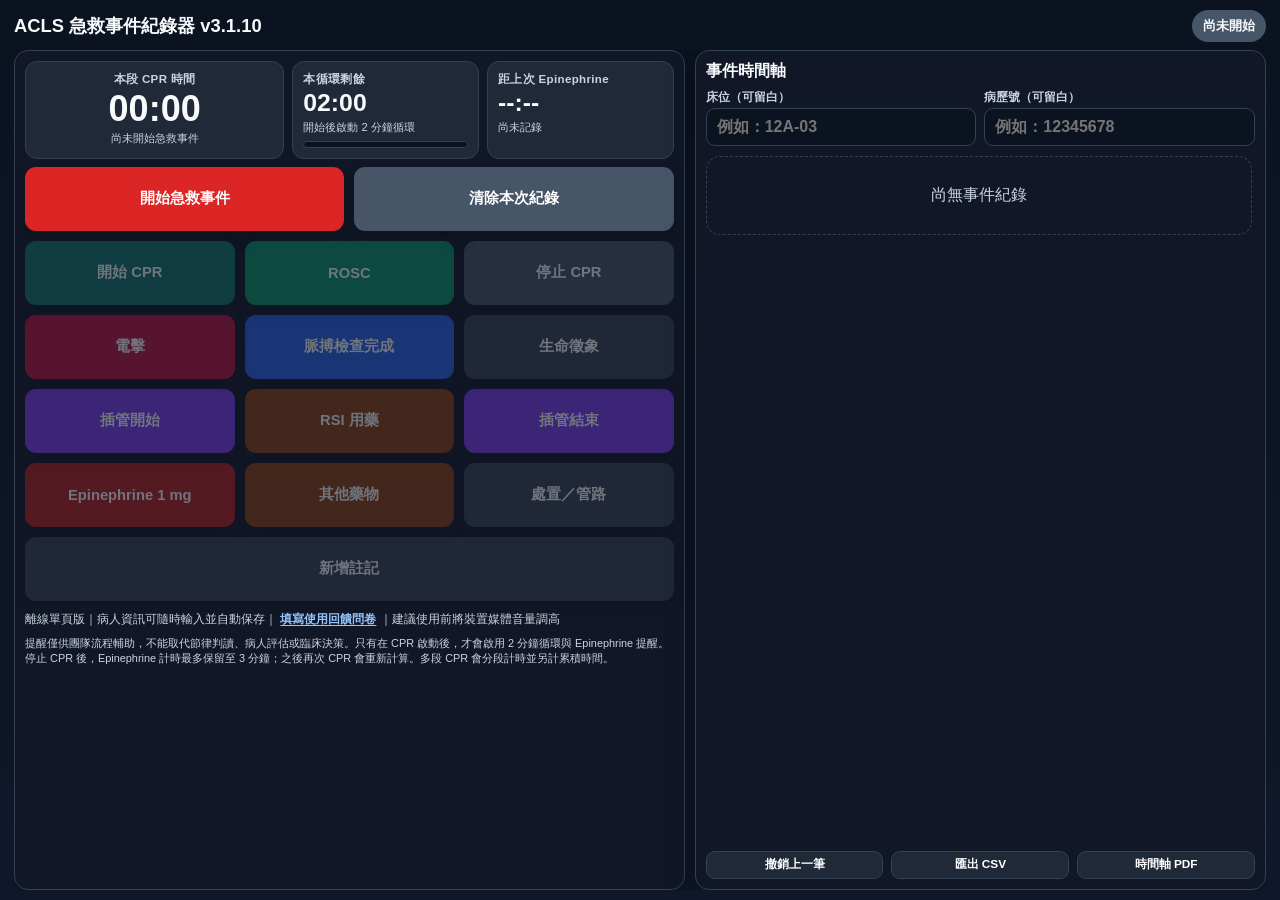
==== commit fb76e881: "Update index.html 調整說明欄位置" ====
--- a/acls-recorder/index.html
+++ b/acls-recorder/index.html
@@ -900,6 +900,71 @@
   <div class="header">
     <div class="header-title">
       <h1>ACLS 急救事件紀錄器 v3.1.10</h1>
+    </div>
+    <div id="statusPill" class="status-pill">尚未開始</div>
+  </div>
+
+  <div id="banner" class="banner"></div>
+
+  <div class="grid">
+    <section class="panel">
+      <div class="timer-card">
+        <div class="metric primary">
+          <div class="metric-label">本段 CPR 時間</div>
+          <div id="cprElapsed" class="metric-value">00:00</div>
+          <div id="cprStartLabel" class="metric-note">尚未開始 CPR</div>
+        </div>
+
+        <div id="cycleMetric" class="metric">
+          <div class="metric-label">本循環剩餘</div>
+          <div id="cycleCountdown" class="metric-value">02:00</div>
+          <div id="cycleNote" class="metric-note">開始後啟動 2 分鐘循環</div>
+          <div class="progress"><div id="cycleProgress"></div></div>
+        </div>
+
+        <div id="epiMetric" class="metric">
+          <div class="metric-label">距上次 Epinephrine</div>
+          <div id="epiElapsed" class="metric-value">--:--</div>
+          <div id="epiNote" class="metric-note">尚未記錄</div>
+        </div>
+      </div>
+
+      <div class="action-row action-row-2">
+        <button id="eventStartBtn" class="btn btn-start">開始急救事件</button>
+        <button id="resetBtn" class="btn btn-secondary">清除本次紀錄</button>
+      </div>
+
+      <div class="action-row action-row-3">
+        <button id="startBtn" class="btn btn-resume" disabled>開始 CPR</button>
+        <button id="roscBtn" class="btn btn-rosc" disabled>ROSC</button>
+        <button id="stopBtn" class="btn btn-secondary" disabled>停止 CPR</button>
+      </div>
+
+      <div class="action-row action-row-3">
+        <button id="shockBtn" class="btn btn-shock" disabled>電擊</button>
+        <button id="pulseBtn" class="btn btn-pulse" disabled>脈搏檢查完成</button>
+        <button id="vitalBtn" class="btn btn-note" disabled>生命徵象</button>
+      </div>
+
+      <div class="action-row action-row-3">
+        <button id="airwayStartBtn" class="btn btn-airway" disabled>插管開始</button>
+        <button id="rsiBtn" class="btn btn-drug" disabled>RSI 用藥</button>
+        <button id="airwayBtn" class="btn btn-airway" disabled>插管結束</button>
+      </div>
+
+      <div class="action-row action-row-3">
+        <button id="epiBtn" class="btn btn-epi" disabled>Epinephrine 1 mg</button>
+        <button id="drugBtn" class="btn btn-drug" disabled>其他藥物</button>
+        <button id="procedureBtn" class="btn btn-note" disabled>處置／管路</button>
+      </div>
+
+      <div class="action-row action-row-1">
+        <button id="noteBtn" class="btn btn-note" disabled>新增註記</button>
+      </div>
+
+      <div class="mobile-record-actions">
+        <button id="mobileRecordsBtn" class="btn btn-note">查看／輸出急救紀錄</button>
+      </div>
       <div class="subtitle">
         離線單頁版｜病人資訊可隨時輸入並自動保存｜
         <a href="https://docs.google.com/forms/d/e/1FAIpQLSexORVx-KhqJheWruCB7x62B_142OG0QLHTr5RfIfLWDHlfjw/viewform?usp=publish-editor"
@@ -908,72 +973,6 @@
            class="feedback-link">填寫使用回饋問卷</a>
         ｜建議使用前將裝置媒體音量調高
       </div>
-    </div>
-    <div id="statusPill" class="status-pill">尚未開始</div>
-  </div>
-
-  <div id="banner" class="banner"></div>
-
-  <div class="grid">
-    <section class="panel">
-      <div class="timer-card">
-        <div class="metric primary">
-          <div class="metric-label">本段 CPR 時間</div>
-          <div id="cprElapsed" class="metric-value">00:00</div>
-          <div id="cprStartLabel" class="metric-note">尚未開始 CPR</div>
-        </div>
-
-        <div id="cycleMetric" class="metric">
-          <div class="metric-label">本循環剩餘</div>
-          <div id="cycleCountdown" class="metric-value">02:00</div>
-          <div id="cycleNote" class="metric-note">開始後啟動 2 分鐘循環</div>
-          <div class="progress"><div id="cycleProgress"></div></div>
-        </div>
-
-        <div id="epiMetric" class="metric">
-          <div class="metric-label">距上次 Epinephrine</div>
-          <div id="epiElapsed" class="metric-value">--:--</div>
-          <div id="epiNote" class="metric-note">尚未記錄</div>
-        </div>
-      </div>
-
-      <div class="action-row action-row-2">
-        <button id="eventStartBtn" class="btn btn-start">開始急救事件</button>
-        <button id="resetBtn" class="btn btn-secondary">清除本次紀錄</button>
-      </div>
-
-      <div class="action-row action-row-3">
-        <button id="startBtn" class="btn btn-resume" disabled>開始 CPR</button>
-        <button id="roscBtn" class="btn btn-rosc" disabled>ROSC</button>
-        <button id="stopBtn" class="btn btn-secondary" disabled>停止 CPR</button>
-      </div>
-
-      <div class="action-row action-row-3">
-        <button id="shockBtn" class="btn btn-shock" disabled>電擊</button>
-        <button id="pulseBtn" class="btn btn-pulse" disabled>脈搏檢查完成</button>
-        <button id="vitalBtn" class="btn btn-note" disabled>生命徵象</button>
-      </div>
-
-      <div class="action-row action-row-3">
-        <button id="airwayStartBtn" class="btn btn-airway" disabled>插管開始</button>
-        <button id="rsiBtn" class="btn btn-drug" disabled>RSI 用藥</button>
-        <button id="airwayBtn" class="btn btn-airway" disabled>插管結束</button>
-      </div>
-
-      <div class="action-row action-row-3">
-        <button id="epiBtn" class="btn btn-epi" disabled>Epinephrine 1 mg</button>
-        <button id="drugBtn" class="btn btn-drug" disabled>其他藥物</button>
-        <button id="procedureBtn" class="btn btn-note" disabled>處置／管路</button>
-      </div>
-
-      <div class="action-row action-row-1">
-        <button id="noteBtn" class="btn btn-note" disabled>新增註記</button>
-      </div>
-
-      <div class="mobile-record-actions">
-        <button id="mobileRecordsBtn" class="btn btn-note">查看／輸出急救紀錄</button>
-      </div>
-
       <div class="hint">
         提醒僅供團隊流程輔助，不能取代節律判讀、病人評估或臨床決策。只有在 CPR 啟動後，才會啟用 2 分鐘循環與 Epinephrine 提醒。停止 CPR 後，Epinephrine 計時最多保留至 3 分鐘；之後再次 CPR 會重新計算。多段 CPR 會分段計時並另計累積時間。
       </div>
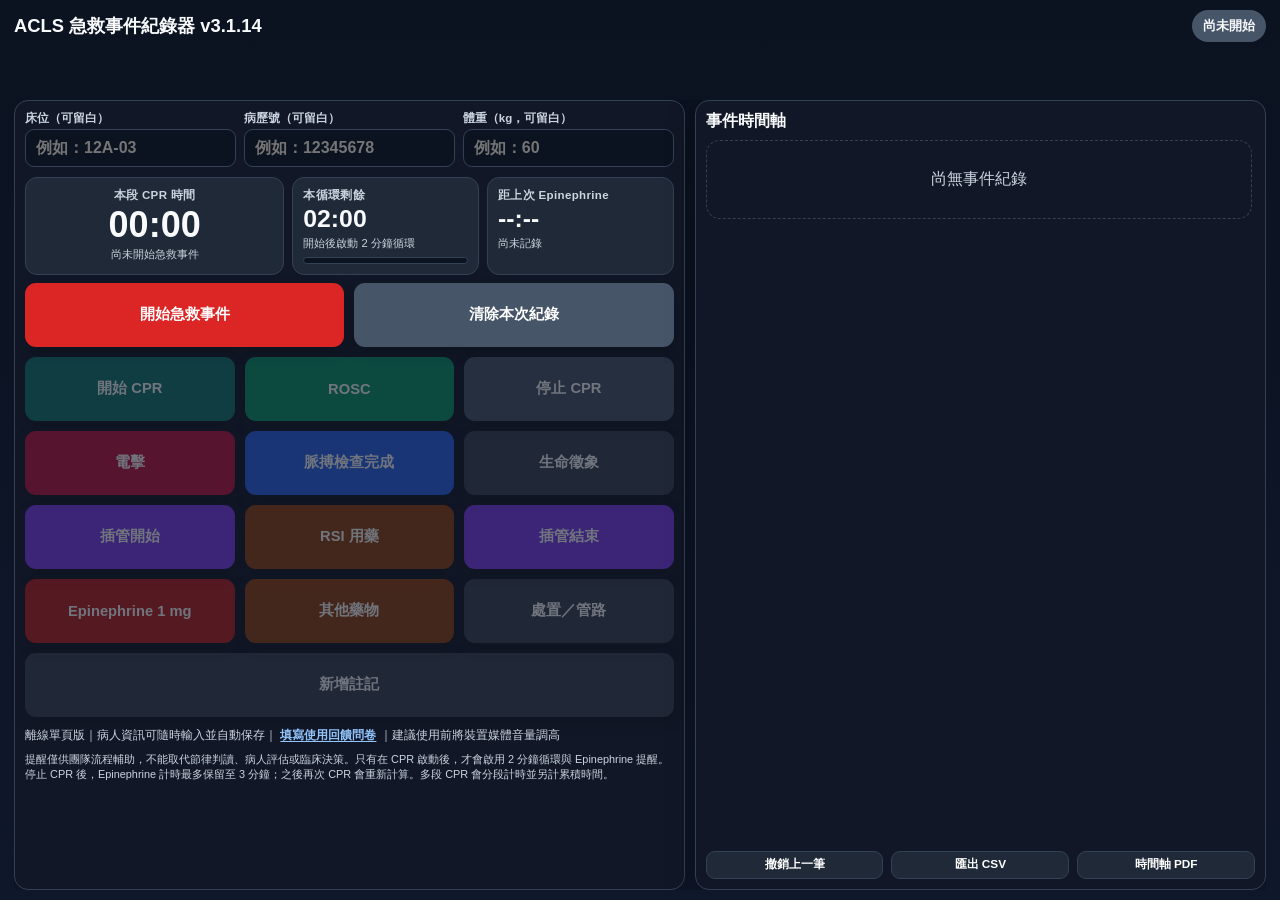
==== commit 89594153: "Update index.html 3.1.14 調整ACLS recorder敘述欄位 增加體重欄位 固定訊息的位置，減少版面更動 每次動作都會有訊息跳出" ====
--- a/acls-recorder/index.html
+++ b/acls-recorder/index.html
@@ -4,7 +4,7 @@
   <meta charset="UTF-8" />
   <meta name="viewport" content="width=device-width, initial-scale=1, viewport-fit=cover" />
   <meta name="theme-color" content="#111827" />
-  <title>ACLS 急救事件紀錄器 v3.1.10</title>
+  <title>ACLS 急救事件紀錄器 v3.1.14</title>
   <style>
     :root{
       --bg:#0f172a;
@@ -240,14 +240,25 @@
     textarea{min-height:80px;resize:vertical}
     .modal-actions{display:grid;grid-template-columns:1fr 1fr;gap:9px;margin-top:12px}
     .banner{
-      display:none;
+      display:flex;
+      align-items:center;
+      min-height:50px;
       margin-bottom:12px;
       border-radius:14px;
       padding:12px 14px;
       font-weight:800;
       line-height:1.45;
-    }
-    .banner.show{display:block}
+      visibility:hidden;
+      opacity:0;
+      pointer-events:none;
+      border:1px solid transparent;
+      transition:opacity .15s ease;
+    }
+    .banner.show{
+      visibility:visible;
+      opacity:1;
+      pointer-events:auto;
+    }
     .banner.warn{background:#78350f;border:1px solid #f59e0b}
     .banner.danger{background:#7f1d1d;border:1px solid #ef4444}
     .banner.info{background:#1e3a8a;border:1px solid #60a5fa}
@@ -893,13 +904,69 @@
       .mobile-record-actions .btn{width:100%}
     }
 
+
+    .patient-info-top{
+      display:grid;
+      grid-template-columns:repeat(3,minmax(0,1fr));
+      gap:8px;
+      margin-bottom:10px;
+      flex:0 0 auto;
+    }
+    .patient-info-top label{font-size:.72rem}
+    .patient-info-top input{
+      margin-top:3px;
+      min-height:38px;
+      padding:8px 10px;
+      border-radius:9px;
+    }
+    .mobile-records-patient{
+      grid-template-columns:repeat(3,minmax(0,1fr));
+    }
+    @media(max-width:700px){
+      .patient-info-top{
+        grid-template-columns:repeat(3,minmax(0,1fr));
+        gap:6px;
+        margin-bottom:8px;
+      }
+      .patient-info-top label{font-size:.65rem}
+      .patient-info-top input{
+        padding:7px 6px;
+        min-height:36px;
+      }
+      .mobile-records-patient{grid-template-columns:1fr}
+    }
+    @media(max-width:420px){
+      .patient-info-top{grid-template-columns:1fr 1fr}
+      .patient-info-top label:last-child{grid-column:1/-1}
+    }
+
+
+    @media(max-width:820px){
+      #banner{
+        min-height:48px;
+        max-height:48px;
+        overflow:hidden;
+        margin-bottom:8px;
+        padding:9px 12px;
+        font-size:.8rem;
+      }
+    }
+
+    @media(min-width:900px){
+      #banner{
+        min-height:42px;
+        max-height:42px;
+        overflow:hidden;
+      }
+    }
+
 </style>
 </head>
 <body>
 <div class="app">
   <div class="header">
     <div class="header-title">
-      <h1>ACLS 急救事件紀錄器 v3.1.10</h1>
+      <h1>ACLS 急救事件紀錄器 v3.1.14</h1>
     </div>
     <div id="statusPill" class="status-pill">尚未開始</div>
   </div>
@@ -908,6 +975,18 @@
 
   <div class="grid">
     <section class="panel">
+      <div class="patient-info-top">
+        <label>床位（可留白）
+          <input id="patientBedMain" placeholder="例如：12A-03">
+        </label>
+        <label>病歷號（可留白）
+          <input id="patientMrnMain" inputmode="text" autocomplete="off" placeholder="例如：12345678">
+        </label>
+        <label>體重（kg，可留白）
+          <input id="patientWeightMain" type="number" min="0" step="0.1" inputmode="decimal" placeholder="例如：60">
+        </label>
+      </div>
+
       <div class="timer-card">
         <div class="metric primary">
           <div class="metric-label">本段 CPR 時間</div>
@@ -981,15 +1060,6 @@
     <section class="panel timeline-panel">
       <h2 class="section-title">事件時間軸</h2>
 
-      <div class="timeline-patient">
-        <label>床位（可留白）
-          <input id="patientBedMain" placeholder="例如：12A-03">
-        </label>
-        <label>病歷號（可留白）
-          <input id="patientMrnMain" inputmode="text" autocomplete="off" placeholder="例如：12345678">
-        </label>
-      </div>
-
       <div id="timeline" class="timeline">
         <div class="empty">尚無事件紀錄</div>
       </div>
@@ -1027,6 +1097,9 @@
       <label>病歷號（可留白）
         <input id="mobilePatientMrn" inputmode="text" autocomplete="off" placeholder="例如：12345678">
       </label>
+      <label>體重（kg，可留白）
+        <input id="mobilePatientWeight" type="number" min="0" step="0.1" inputmode="decimal" placeholder="例如：60">
+      </label>
     </div>
 
     <div id="mobileRecordsTimeline" class="timeline mobile-records-timeline">
@@ -1049,6 +1122,7 @@
   let state = {
     bed: "",
     mrn: "",
+    weight: "",
     eventStart: null,
     cprStart: null,
     active: false,
@@ -1267,6 +1341,7 @@
       if(saved && Array.isArray(saved.events)) state = {...state, ...saved};
       state.bed = state.bed || "";
       state.mrn = state.mrn || "";
+      state.weight = state.weight || "";
       state.infusionPreparations = state.infusionPreparations || {};
       if(state.cprStart && !state.eventStart) state.eventStart = state.cprStart;
     }catch(e){}
@@ -1348,14 +1423,33 @@
     }catch(e){}
   }
 
-  function showBanner(text, type="info"){
+  let bannerHoldUntil = 0;
+
+  function showBanner(text, type="info", holdMs=0){
     const b = $("banner");
     b.textContent = text;
     b.className = `banner show ${type}`;
-  }
-  function clearBanner(){
-    $("banner").className = "banner";
-    $("banner").textContent = "";
+    bannerHoldUntil = holdMs > 0 ? Date.now() + holdMs : 0;
+  }
+
+  function clearBanner(force=false){
+    if(!force && Date.now() < bannerHoldUntil) return;
+    const b = $("banner");
+    b.className = "banner";
+    b.textContent = "";
+    bannerHoldUntil = 0;
+  }
+
+  function bannerTypeForEvent(type){
+    if(["cpr_start","cpr_resume","epinephrine","shock"].includes(type)) return "danger";
+    if(["cpr_stop","pulse_check"].includes(type)) return "warn";
+    return "info";
+  }
+
+  function showEventConfirmation(type, detail=""){
+    const label = eventLabels[type] || type;
+    const text = detail ? `${label}：${detail}` : label;
+    showBanner(text, bannerTypeForEvent(type), 2500);
   }
 
   function addEvent(type, detail="", customTime=null, extra={}) {
@@ -1387,6 +1481,7 @@
     }
     save();
     render();
+    showEventConfirmation(type, detail);
   }
 
   function removeEvent(id){
@@ -1419,6 +1514,7 @@
   function render(){
     $("patientBedMain").value = state.bed || "";
     $("patientMrnMain").value = state.mrn || "";
+    $("patientWeightMain").value = state.weight || "";
 
     const active = state.active;
     const lastStopEvent = [...state.events].reverse().find(e=>["rosc","cpr_stop"].includes(e.type));
@@ -1446,7 +1542,8 @@
     if(!state.cprStart){
       const patientInfo = [
         state.bed ? `床位 ${state.bed}` : "",
-        state.mrn ? `病歷號 ${state.mrn}` : ""
+        state.mrn ? `病歷號 ${state.mrn}` : "",
+        state.weight ? `體重 ${state.weight} kg` : ""
       ].filter(Boolean).join("｜");
 
       $("cprStartLabel").textContent = state.eventStart
@@ -1470,7 +1567,8 @@
 
       const patientInfo = [
         state.bed ? `床位 ${state.bed}` : "",
-        state.mrn ? `病歷號 ${state.mrn}` : ""
+        state.mrn ? `病歷號 ${state.mrn}` : "",
+        state.weight ? `體重 ${state.weight} kg` : ""
       ].filter(Boolean).join("｜");
 
       $("cprStartLabel").textContent = current
@@ -1672,20 +1770,27 @@
   function syncPatientInfo(){
     state.bed = $("patientBedMain").value.trim();
     state.mrn = $("patientMrnMain").value.trim();
+    state.weight = $("patientWeightMain").value.trim();
+    if($("mobilePatientBed")) $("mobilePatientBed").value = state.bed;
+    if($("mobilePatientMrn")) $("mobilePatientMrn").value = state.mrn;
+    if($("mobilePatientWeight")) $("mobilePatientWeight").value = state.weight;
     save();
   }
 
   function syncMobilePatientInfo(){
     state.bed = $("mobilePatientBed").value.trim();
     state.mrn = $("mobilePatientMrn").value.trim();
+    state.weight = $("mobilePatientWeight").value.trim();
     $("patientBedMain").value = state.bed;
     $("patientMrnMain").value = state.mrn;
+    $("patientWeightMain").value = state.weight;
     save();
   }
 
   $("mobileRecordsBtn").addEventListener("click", () => {
     $("mobilePatientBed").value = state.bed || "";
     $("mobilePatientMrn").value = state.mrn || "";
+    $("mobilePatientWeight").value = state.weight || "";
     $("mobileRecordsTimeline").innerHTML = timelineHtml();
     $("mobileRecordsModal").classList.add("show");
   });
@@ -1696,18 +1801,20 @@
 
   $("mobilePatientBed").addEventListener("input", syncMobilePatientInfo);
   $("mobilePatientMrn").addEventListener("input", syncMobilePatientInfo);
+  $("mobilePatientWeight").addEventListener("input", syncMobilePatientInfo);
   $("mobileUndoBtn").addEventListener("click", () => $("undoBtn").click());
   $("mobileCsvBtn").addEventListener("click", () => $("csvBtn").click());
   $("mobilePdfBtn").addEventListener("click", () => $("printBtn").click());
 
   $("patientBedMain").addEventListener("input", syncPatientInfo);
   $("patientMrnMain").addEventListener("input", syncPatientInfo);
+  $("patientWeightMain").addEventListener("input", syncPatientInfo);
 
   $("eventStartBtn").addEventListener("click", async () => {
     await requestWakeLock();
     syncPatientInfo();
     addEvent("event_start","開始急救事件");
-    showBanner(`急救事件已開始：${fmtClock(state.eventStart)}`, "info");
+    showBanner(`急救事件開始：開始急救事件`, "info", 2500);
     beep("info");
   });
 
@@ -1729,9 +1836,9 @@
       clearBanner();
 
       if(!state.lastEpi){
-        showBanner("CPR 已重新開始；Epinephrine 計時已重新計算。", "info");
+        showBanner("再次開始 CPR：停止或 ROSC 後再次開始 CPR；Epinephrine 計時已重新計算", "info", 2500);
       }else{
-        showBanner("CPR 已重新開始。", "danger");
+        showBanner("再次開始 CPR：停止或 ROSC 後再次開始 CPR", "danger", 2500);
       }
       beep("danger");
       return;
@@ -1739,26 +1846,24 @@
 
     addEvent("cpr_start","");
     clearBanner();
-    showBanner(`CPR 已開始：${fmtClock(state.cprStart)}`, "danger");
+    showBanner("CPR 開始", "danger", 2500);
     beep("danger");
   });
 
   $("pulseBtn").addEventListener("click", () => {
     addEvent("pulse_check","檢查完成，重新開始 2 分鐘循環");
-    clearBanner();
     lastCycleAlert = null;
   });
 
   $("epiBtn").addEventListener("click", () => {
     addEvent("epinephrine","1 mg IV/IO");
-    clearBanner();
     lastEpiAlert = null;
   });
 
   $("airwayStartBtn").addEventListener("click", () => {
     const during = state.active ? "CPR 進行中" : "未進行 CPR";
     addEvent("intubation_start", during);
-    showBanner(`已記錄插管開始：${fmtClock(state.intubationStart)}（${during}）`, "info");
+    showBanner(`插管開始：${during}`, "info", 2500);
   });
 
   $("airwayBtn").addEventListener("click", () => {
@@ -1857,7 +1962,7 @@
       closeModal();
       clearBanner();
       beep("info");
-      showBanner(`已記錄 ROSC：${fmtClock(state.roscTime)}`, "info");
+      showBanner(`ROSC：${detail}`, "info", 2500);
     });
     $("modalSave").textContent = "記錄 ROSC";
   });
@@ -1887,7 +1992,7 @@
       addEvent("cpr_stop", detail);
       closeModal();
       clearBanner();
-      showBanner(`已停止 CPR：${fmtClock(state.events[state.events.length-1].timestamp)}`, "warn");
+      showBanner(`CPR 停止：${detail}`, "warn", 2500);
       beep("warn");
     });
     $("modalSave").textContent = "確認停止";
@@ -2303,6 +2408,7 @@
       state = {
         bed: "",
         mrn: "",
+        weight: "",
         eventStart: null,
         cprStart: null,
         active: false,
@@ -2321,7 +2427,7 @@
       $("patientBedMain").value = "";
       $("patientMrnMain").value = "";
       render();
-      showBanner("已清除本次全部紀錄。", "info");
+      showBanner("已清除本次全部紀錄", "info", 2500);
       beep("info");
     });
     $("modalSave").textContent = "確認清除";
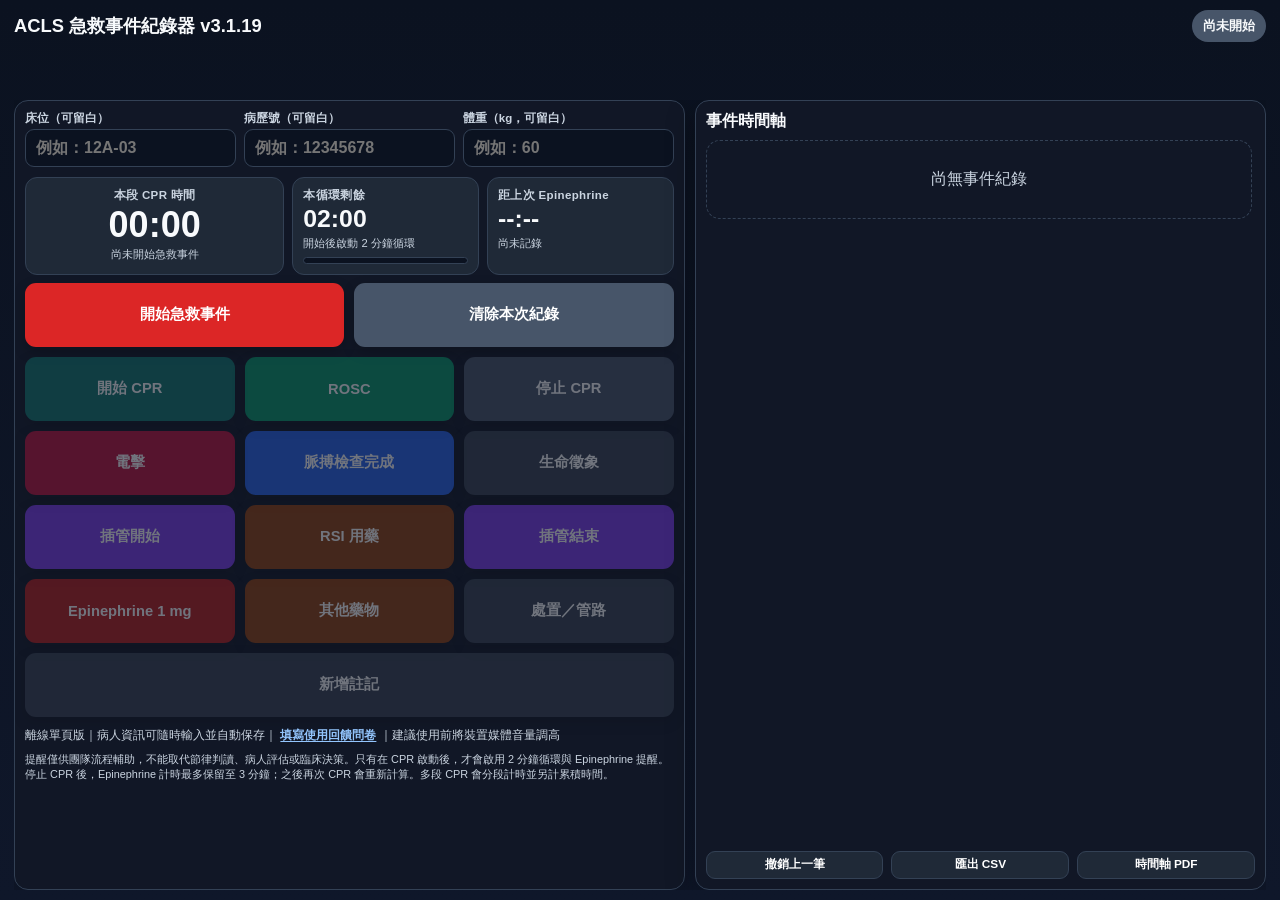
==== commit ae4dbe9b: "Update index.html 15_rsi_reference_link 16_inline_rsi_dose_suggestion 17_inline_and_full_rsi_refer" ====
--- a/acls-recorder/index.html
+++ b/acls-recorder/index.html
@@ -4,7 +4,7 @@
   <meta charset="UTF-8" />
   <meta name="viewport" content="width=device-width, initial-scale=1, viewport-fit=cover" />
   <meta name="theme-color" content="#111827" />
-  <title>ACLS 急救事件紀錄器 v3.1.14</title>
+  <title>ACLS 急救事件紀錄器 v3.1.19</title>
   <style>
     :root{
       --bg:#0f172a;
@@ -960,13 +960,50 @@
       }
     }
 
+
+    .rsi-reference-wrap{
+      margin-top:10px;
+    }
+    .rsi-reference-btn{
+      width:100%;
+      min-height:44px;
+      border:1px solid #60a5fa;
+      background:#1e3a8a;
+      color:#fff;
+      border-radius:11px;
+      padding:10px 12px;
+      font-weight:900;
+      cursor:pointer;
+    }
+    .rsi-reference-note{
+      margin-top:6px;
+      color:var(--muted);
+      font-size:.75rem;
+      line-height:1.4;
+    }
+
+
+    .rsi-weight-box{
+      margin-bottom:10px;
+      padding:10px;
+      border:1px solid var(--line);
+      border-radius:12px;
+      background:#0b1220;
+    }
+    .rsi-weight-box label{
+      display:block;
+    }
+    .rsi-weight-box input{
+      margin-top:5px;
+    }
+
 </style>
 </head>
 <body>
 <div class="app">
   <div class="header">
     <div class="header-title">
-      <h1>ACLS 急救事件紀錄器 v3.1.14</h1>
+      <h1>ACLS 急救事件紀錄器 v3.1.19</h1>
     </div>
     <div id="statusPill" class="status-pill">尚未開始</div>
   </div>
@@ -1161,9 +1198,24 @@
 
   // RSI 常規用藥與本院濃度（護理師習慣以 mL 記錄，系統後台換算為 mg）
   const RSI_DRUGS = {
-    lidocaine:  { label: "Lidocaine",  mgPerMl: 20 },
-    ketamine:   { label: "Ketamine",   mgPerMl: 50 },
-    rocuronium: { label: "Rocuronium", mgPerMl: 10 }
+    lidocaine: {
+      label: "Lidocaine",
+      mgPerMl: 20,
+      doseMinMgKg: 1.5,
+      doseMaxMgKg: 1.5
+    },
+    ketamine: {
+      label: "Ketamine",
+      mgPerMl: 50,
+      doseMinMgKg: 1,
+      doseMaxMgKg: 2
+    },
+    rocuronium: {
+      label: "Rocuronium",
+      mgPerMl: 10,
+      doseMinMgKg: 1,
+      doseMaxMgKg: 1
+    }
   };
 
   function nowISO(){ return new Date().toISOString(); }
@@ -2270,36 +2322,161 @@
   $("rsiBtn").addEventListener("click", () => {
     // 第一步：選藥（本院常規 Lidocaine／Ketamine／Rocuronium），此步驟不需「儲存」鍵
     openModal("RSI 用藥", `
+      <div class="rsi-weight-box">
+        <label>體重（kg）
+          <input id="rsiWeightInput"
+                 type="number"
+                 min="0"
+                 step="0.1"
+                 inputmode="decimal"
+                 value="${state.weight || ""}"
+                 placeholder="例如：60">
+        </label>
+      </div>
       <div class="hint">選擇用藥（本院常規）</div>
       <button type="button" class="btn btn-drug rsi-pick" data-rsi="lidocaine">Lidocaine</button>
       <button type="button" class="btn btn-drug rsi-pick" data-rsi="ketamine">Ketamine</button>
       <button type="button" class="btn btn-drug rsi-pick" data-rsi="rocuronium">Rocuronium</button>
+
+      <div class="rsi-reference-wrap">
+        <button type="button" id="openRsiReferenceBtn" class="rsi-reference-btn">
+          開啟 RSI 劑量參考
+        </button>
+        <div class="rsi-reference-note">
+          會自動帶入目前體重，並在新分頁開啟完整計算頁。
+        </div>
+      </div>
     `, null);
     $("modalSave").style.display = "none";
+    const rsiWeightInput = $("rsiWeightInput");
+    if(rsiWeightInput){
+      rsiWeightInput.addEventListener("input", () => {
+        state.weight = rsiWeightInput.value.trim();
+        $("patientWeightMain").value = state.weight;
+        if($("mobilePatientWeight")) $("mobilePatientWeight").value = state.weight;
+        save();
+      });
+    }
+
     $("modalBody").querySelectorAll(".rsi-pick").forEach(btn => {
       btn.addEventListener("click", () => openRsiDose(btn.getAttribute("data-rsi")));
     });
+
+    const referenceBtn = $("openRsiReferenceBtn");
+    if(referenceBtn){
+      referenceBtn.addEventListener("click", () => {
+        const weight = String(state.weight || "").trim();
+        const url = weight
+          ? `adult_rsi_dose_calculator_v1_0.html?weight=${encodeURIComponent(weight)}`
+          : "adult_rsi_dose_calculator_v1_0.html";
+        window.open(url, "_blank", "noopener");
+      });
+    }
+
   });
 
   // 第二步：輸入 mL，儲存時依本院濃度換算 mg
   function openRsiDose(key){
     const drug = RSI_DRUGS[key];
     if(!drug) return;
+
+    const weight = parseFloat(String(state.weight || "").replace(",", "."));
+    let suggestion = "建議劑量：請先在計時器上方輸入體重";
+
+    if(Number.isFinite(weight) && weight > 0){
+      const minMg = weight * drug.doseMinMgKg;
+      const maxMg = weight * drug.doseMaxMgKg;
+      const minMl = minMg / drug.mgPerMl;
+      const maxMl = maxMg / drug.mgPerMl;
+      const fmtDose = value => Number(value.toFixed(2)).toString();
+
+      suggestion = drug.doseMinMgKg === drug.doseMaxMgKg
+        ? `建議劑量：${fmtDose(minMl)} mL（${fmtDose(minMg)} mg）`
+        : `建議劑量：${fmtDose(minMl)}–${fmtDose(maxMl)} mL（${fmtDose(minMg)}–${fmtDose(maxMg)} mg）`;
+    }
+
     $("modalTitle").textContent = `RSI 用藥 · ${drug.label}`;
     $("modalBody").innerHTML = `
+      <div class="rsi-weight-box">
+        <label>體重（kg）
+          <input id="rsiDoseWeightInput"
+                 type="number"
+                 min="0"
+                 step="0.1"
+                 inputmode="decimal"
+                 value="${state.weight || ""}"
+                 placeholder="例如：60">
+        </label>
+      </div>
+
       <label>劑量 (mL)
-        <input id="rsiMl" inputmode="decimal" placeholder="例如：3">
-      </label>
-      <div class="hint">${drug.label} 1 mL = ${drug.mgPerMl} mg；儲存時自動換算為 mg。</div>
+        <input id="rsiMl"
+               inputmode="decimal"
+               placeholder="${suggestion}">
+      </label>
+      <div class="hint">
+        ${drug.label} 1 mL = ${drug.mgPerMl} mg；儲存時自動換算為 mg。
+      </div>
+
+      <div class="rsi-reference-wrap">
+        <button type="button" id="openRsiReferenceBtnDose" class="rsi-reference-btn">
+          開啟完整 RSI 劑量參考
+        </button>
+      </div>
     `;
+
     $("modalSave").style.display = "";
     $("modalSave").textContent = "儲存";
+
     const input = $("rsiMl");
-    if(input) input.focus();
+    if(input && window.innerWidth > 820) input.focus();
+
+    const doseWeightInput = $("rsiDoseWeightInput");
+    if(doseWeightInput){
+      doseWeightInput.addEventListener("input", () => {
+        state.weight = doseWeightInput.value.trim();
+        $("patientWeightMain").value = state.weight;
+        if($("mobilePatientWeight")) $("mobilePatientWeight").value = state.weight;
+        save();
+
+        const newWeight = parseFloat(String(state.weight || "").replace(",", "."));
+        let newSuggestion = "建議劑量：請先輸入體重";
+
+        if(Number.isFinite(newWeight) && newWeight > 0){
+          const minMg = newWeight * drug.doseMinMgKg;
+          const maxMg = newWeight * drug.doseMaxMgKg;
+          const minMl = minMg / drug.mgPerMl;
+          const maxMl = maxMg / drug.mgPerMl;
+          const fmtDose = value => Number(value.toFixed(2)).toString();
+
+          newSuggestion = drug.doseMinMgKg === drug.doseMaxMgKg
+            ? `建議劑量：${fmtDose(minMl)} mL（${fmtDose(minMg)} mg）`
+            : `建議劑量：${fmtDose(minMl)}–${fmtDose(maxMl)} mL（${fmtDose(minMg)}–${fmtDose(maxMg)} mg）`;
+        }
+
+        $("rsiMl").placeholder = newSuggestion;
+      });
+    }
+
+    const doseReferenceBtn = $("openRsiReferenceBtnDose");
+    if(doseReferenceBtn){
+      doseReferenceBtn.addEventListener("click", () => {
+        const weight = String(state.weight || "").trim();
+        const url = weight
+          ? `adult_rsi_dose_calculator_v1_0.html?weight=${encodeURIComponent(weight)}`
+          : "adult_rsi_dose_calculator_v1_0.html";
+        window.open(url, "_blank", "noopener");
+      });
+    }
+
     modalSaveHandler = () => {
       const raw = $("rsiMl").value.trim().replace(",", ".");
       const ml = parseFloat(raw);
-      if(!raw || isNaN(ml) || ml <= 0){ alert("請輸入正確的 mL 數值"); return; }
+      if(!raw || isNaN(ml) || ml <= 0){
+        alert("請輸入正確的 mL 數值");
+        return;
+      }
+
       const mg = Math.round(ml * drug.mgPerMl * 100) / 100;
       addEvent("rsi", `${drug.label} ${ml} mL（${mg} mg）`);
       closeModal();
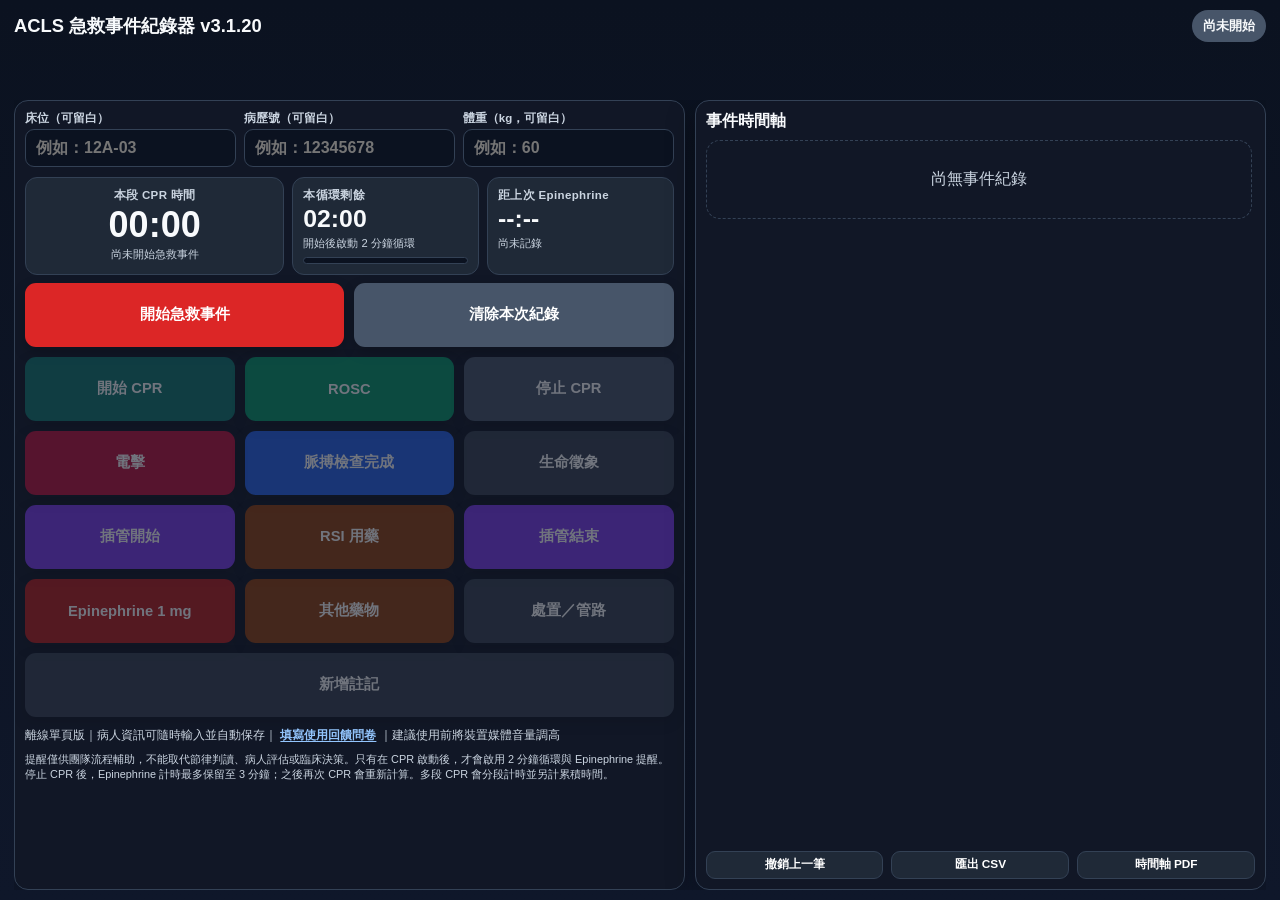
==== commit 1578d7fa: "Update index.html 修正RSI頁面連結" ====
--- a/acls-recorder/index.html
+++ b/acls-recorder/index.html
@@ -4,7 +4,7 @@
   <meta charset="UTF-8" />
   <meta name="viewport" content="width=device-width, initial-scale=1, viewport-fit=cover" />
   <meta name="theme-color" content="#111827" />
-  <title>ACLS 急救事件紀錄器 v3.1.19</title>
+  <title>ACLS 急救事件紀錄器 v3.1.20</title>
   <style>
     :root{
       --bg:#0f172a;
@@ -1003,7 +1003,7 @@
 <div class="app">
   <div class="header">
     <div class="header-title">
-      <h1>ACLS 急救事件紀錄器 v3.1.19</h1>
+      <h1>ACLS 急救事件紀錄器 v3.1.20</h1>
     </div>
     <div id="statusPill" class="status-pill">尚未開始</div>
   </div>
@@ -2319,6 +2319,39 @@
     };
   }
 
+  async function openRsiCalculatorPage(){
+    const weight = String(state.weight || "").trim();
+
+    // Use the current index.html directory as the base, regardless of repository name.
+    const targetUrl = new URL("./adult_rsi_dose_calculator_v1_0.html", window.location.href);
+    targetUrl.search = "";
+    if(weight){
+      targetUrl.searchParams.set("weight", weight);
+    }
+    // Cache-busting prevents an old cached index.html from being returned for this page.
+    targetUrl.searchParams.set("_rsi", Date.now().toString());
+
+    // Old PWA service workers may incorrectly return index.html for every navigation.
+    // Remove registrations and caches before opening the independent calculator page.
+    try{
+      if("serviceWorker" in navigator){
+        const registrations = await navigator.serviceWorker.getRegistrations();
+        await Promise.all(registrations.map(registration => registration.unregister()));
+      }
+      if("caches" in window){
+        const cacheNames = await caches.keys();
+        await Promise.all(cacheNames.map(cacheName => caches.delete(cacheName)));
+      }
+    }catch(error){
+      console.warn("Unable to clear old PWA cache:", error);
+    }
+
+    const opened = window.open(targetUrl.href, "_blank", "noopener");
+    if(!opened){
+      window.location.assign(targetUrl.href);
+    }
+  }
+
   $("rsiBtn").addEventListener("click", () => {
     // 第一步：選藥（本院常規 Lidocaine／Ketamine／Rocuronium），此步驟不需「儲存」鍵
     openModal("RSI 用藥", `
@@ -2365,11 +2398,7 @@
     const referenceBtn = $("openRsiReferenceBtn");
     if(referenceBtn){
       referenceBtn.addEventListener("click", () => {
-        const weight = String(state.weight || "").trim();
-        const url = weight
-          ? `adult_rsi_dose_calculator_v1_0.html?weight=${encodeURIComponent(weight)}`
-          : "adult_rsi_dose_calculator_v1_0.html";
-        window.open(url, "_blank", "noopener");
+        openRsiCalculatorPage();
       });
     }
 
@@ -2461,11 +2490,7 @@
     const doseReferenceBtn = $("openRsiReferenceBtnDose");
     if(doseReferenceBtn){
       doseReferenceBtn.addEventListener("click", () => {
-        const weight = String(state.weight || "").trim();
-        const url = weight
-          ? `adult_rsi_dose_calculator_v1_0.html?weight=${encodeURIComponent(weight)}`
-          : "adult_rsi_dose_calculator_v1_0.html";
-        window.open(url, "_blank", "noopener");
+        openRsiCalculatorPage();
       });
     }
 
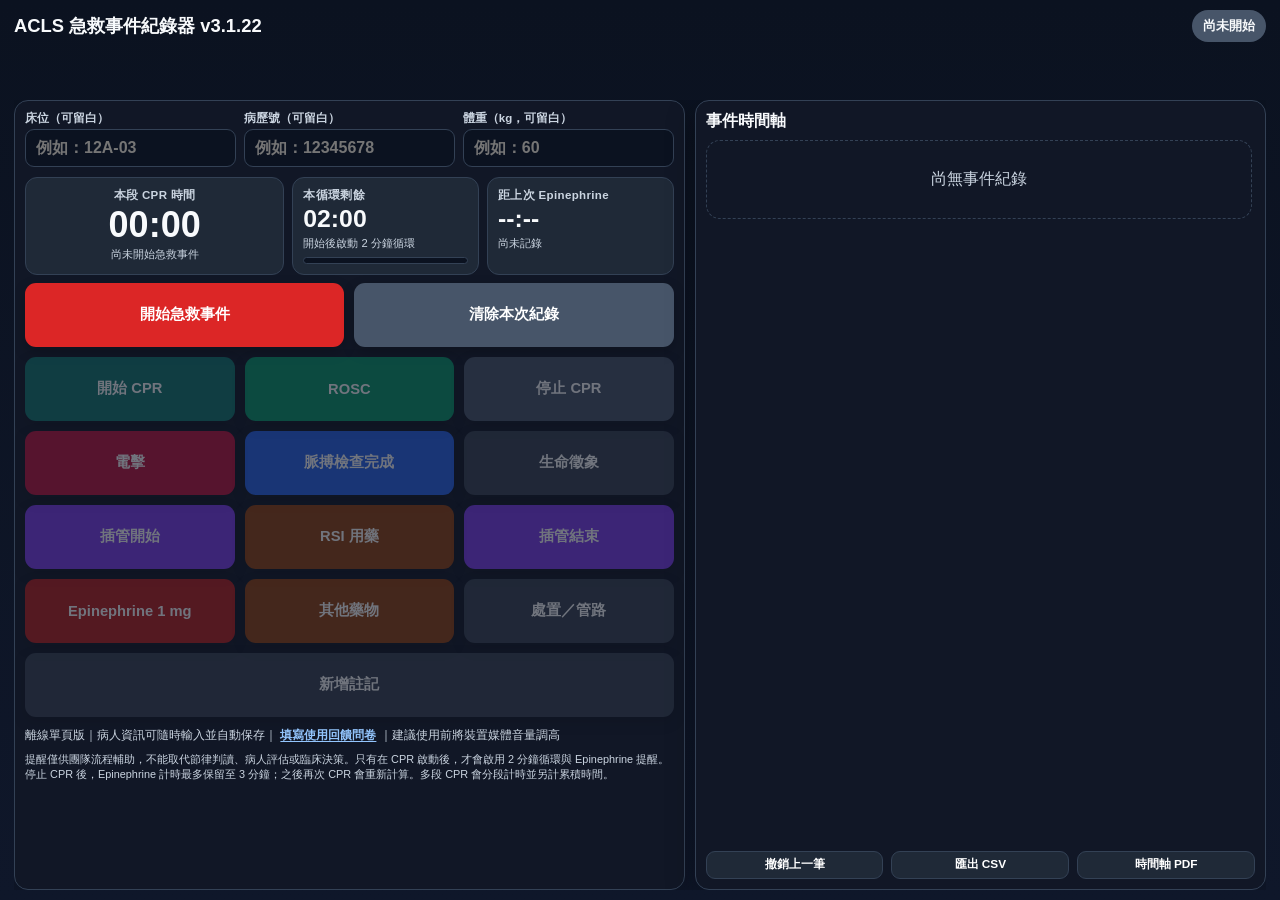
==== commit 1a36bde1: "Update index.html 修正RSI劑量計算器跳出的方式" ====
--- a/acls-recorder/index.html
+++ b/acls-recorder/index.html
@@ -4,7 +4,7 @@
   <meta charset="UTF-8" />
   <meta name="viewport" content="width=device-width, initial-scale=1, viewport-fit=cover" />
   <meta name="theme-color" content="#111827" />
-  <title>ACLS 急救事件紀錄器 v3.1.20</title>
+  <title>ACLS 急救事件紀錄器 v3.1.22</title>
   <style>
     :root{
       --bg:#0f172a;
@@ -1003,7 +1003,7 @@
 <div class="app">
   <div class="header">
     <div class="header-title">
-      <h1>ACLS 急救事件紀錄器 v3.1.20</h1>
+      <h1>ACLS 急救事件紀錄器 v3.1.22</h1>
     </div>
     <div id="statusPill" class="status-pill">尚未開始</div>
   </div>
@@ -2346,10 +2346,7 @@
       console.warn("Unable to clear old PWA cache:", error);
     }
 
-    const opened = window.open(targetUrl.href, "_blank", "noopener");
-    if(!opened){
-      window.location.assign(targetUrl.href);
-    }
+    window.open(targetUrl.href, "_blank", "noopener");
   }
 
   $("rsiBtn").addEventListener("click", () => {
